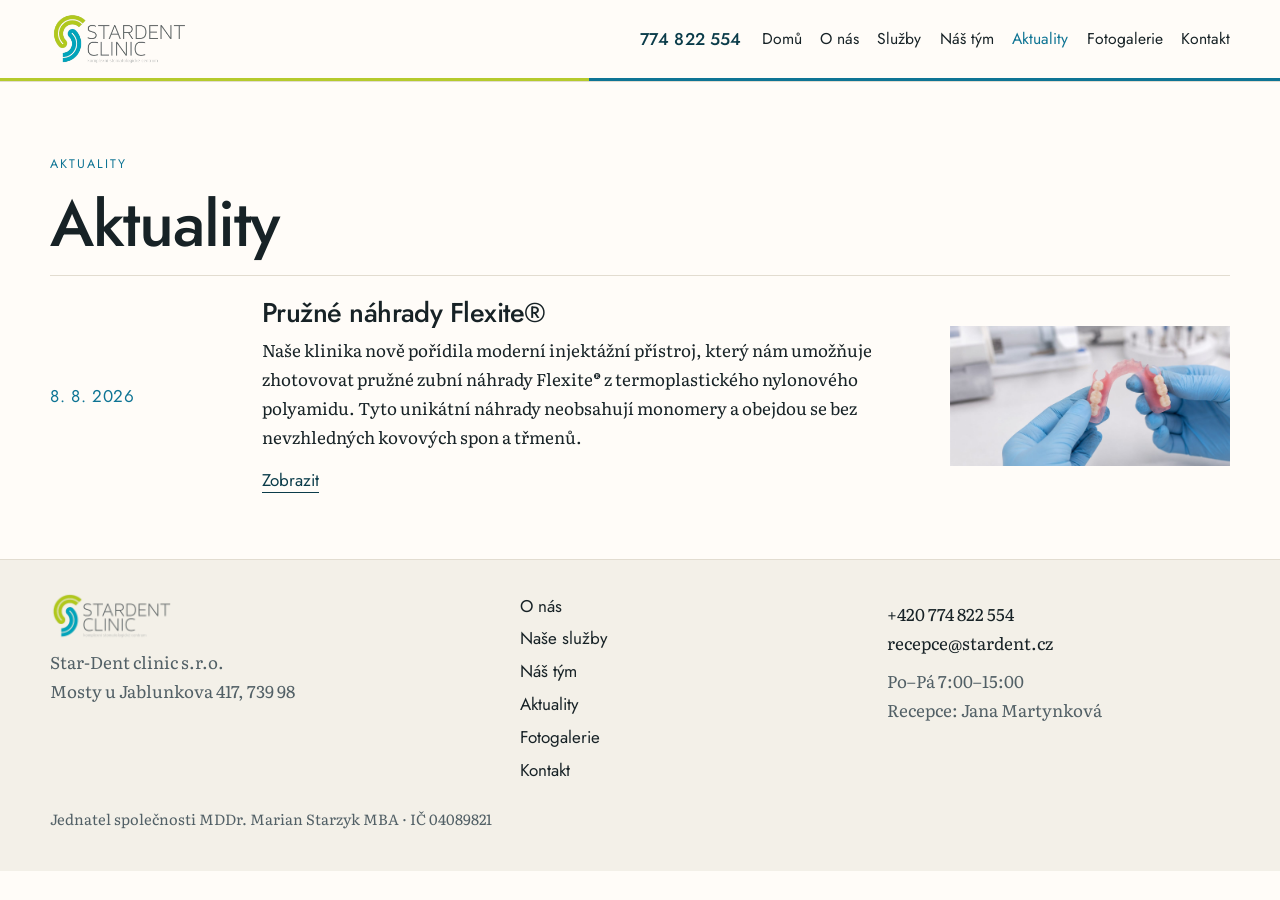
==== aktuality.html @ e74bdb8e "Přidat web Star-Dent clinic z textů a fotografií kliniky. Co-authored-by: Cursor <cursoragent@cursor" ====
<!DOCTYPE html>
<html lang="cs">
<head>
  <meta charset="utf-8">
  <meta name="viewport" content="width=device-width, initial-scale=1">
  <title>Aktuality | Star-Dent clinic</title>
  <meta name="description" content="Aktuality Star-Dent clinic. Pružné náhrady Flexite z termoplastického nylonového polyamidu.">
  <link rel="icon" href="img/favicon.webp" type="image/webp">
  <link rel="preconnect" href="https://fonts.googleapis.com">
  <link rel="preconnect" href="https://fonts.gstatic.com" crossorigin>
  <link href="https://fonts.googleapis.com/css2?family=Jost:ital,wght@0,400;0,500;0,600;1,400&family=Literata:opsz,wght@7..72,400;7..72,560&display=swap" rel="stylesheet">
  <link rel="stylesheet" href="css/site.css">
</head>
<body>
  <a class="skip" href="#obsah">Přejít k obsahu</a>
  <header class="site-header">
    <div class="header-bar">
      <a class="brand" href="index.html">
        <img src="img/logo.webp" alt="STARDENT CLINIC – komplexní stomatologické centrum" width="220" height="72">
      </a>
      <a class="header-phone" href="tel:+420774822554">774 822 554</a>
      <button class="nav-toggle" type="button" aria-expanded="false" aria-controls="menu">Menu</button>
      <nav id="menu" class="site-nav">
        <a href="index.html">Domů</a>
        <a href="o-nas.html">O nás</a>
        <a href="sluzby.html">Služby</a>
        <a href="nas-tym.html">Náš tým</a>
        <a href="aktuality.html" aria-current="page">Aktuality</a>
        <a href="fotogalerie.html">Fotogalerie</a>
        <a href="kontakt.html">Kontakt</a>
      </nav>
    </div>
  </header>
  
  <main id="obsah">

    <section class="page-intro wrap">
      <p class="kicker">Aktuality</p>
      <h1>Aktuality</h1>
    </section>
    <section class="wrap" style="padding-bottom:4rem">
      <article class="news-row">
        <time datetime="2026-08-08">8. 8. 2026</time>
        <div>
          <h3><a href="pruzne-nahrady-flexite.html">Pružné náhrady Flexite®</a></h3>
          <p>Naše klinika nově pořídila moderní injektážní přístroj, který nám umožňuje zhotovovat pružné zubní náhrady Flexite® z termoplastického nylonového polyamidu. Tyto unikátní náhrady neobsahují monomery a obejdou se bez nevzhledných kovových spon a třmenů.</p>
          <p style="margin-top:0.8rem"><a class="linkish" href="pruzne-nahrady-flexite.html">Zobrazit</a></p>
        </div>
        <a href="pruzne-nahrady-flexite.html"><img src="img/flexite.jpg" alt="Pružná částečná náhrada Flexite"></a>
      </article>
    </section>

  </main>
  <footer class="site-footer">
    <div class="wrap footer-grid">
      <div>
        <img src="img/logo.webp" alt="">
        <p>Star-Dent clinic s.r.o.<br>Mosty u Jablunkova 417, 739 98</p>
      </div>
      <nav aria-label="Patička">
        <a href="o-nas.html">O nás</a>
        <a href="sluzby.html">Naše služby</a>
        <a href="nas-tym.html">Náš tým</a>
        <a href="aktuality.html">Aktuality</a>
        <a href="fotogalerie.html">Fotogalerie</a>
        <a href="kontakt.html">Kontakt</a>
      </nav>
      <div>
        <p><a href="tel:+420774822554">+420 774 822 554</a><br><a href="mailto:recepce@stardent.cz">recepce@stardent.cz</a></p>
        <p>Po–Pá 7:00–15:00<br>Recepce: Jana Martynková</p>
      </div>
    </div>
    <div class="wrap fine">Jednatel společnosti MDDr. Marian Starzyk MBA · IČ 04089821</div>
  </footer>
  <script src="js/site.js"></script>
</body>
</html>
---- css/site.css ----
:root {
  --ink: #172226;
  --muted: #526066;
  --paper: #f3f0e8;
  --sheet: #fffcf8;
  --line: #e2dcd0;
  --lime: #b5ca2c;
  --lime-ink: #243000;
  --teal: #0e7494;
  --teal-deep: #0b3c4a;
  --teal-soft: #e6f3f6;
  --header: 78px;
  --pad: clamp(1.15rem, 3vw, 2.4rem);
  --measure: 68ch;
  --sans: "Jost", "Segoe UI", sans-serif;
  --serif: "Literata", "Iowan Old Style", Georgia, serif;
}

*, *::before, *::after { box-sizing: border-box; }
html { scroll-behavior: smooth; }
body {
  margin: 0;
  color: var(--ink);
  background: var(--sheet);
  font-family: var(--serif);
  font-size: 1.0625rem;
  line-height: 1.7;
  font-optical-sizing: auto;
}
img, video { display: block; max-width: 100%; }
a { color: var(--teal); }
h1, h2, h3, h4 {
  font-family: var(--sans);
  font-weight: 500;
  letter-spacing: -0.02em;
  line-height: 1.08;
  margin: 0;
}
p { margin: 0; }
ul, ol { margin: 0; padding: 0; }
button, input, textarea { font: inherit; color: inherit; }

.skip {
  position: absolute;
  left: 1rem;
  top: -4rem;
  background: var(--ink);
  color: white;
  padding: 0.6rem 0.9rem;
  z-index: 100;
}
.skip:focus { top: 1rem; }

.wrap {
  width: min(1180px, calc(100% - var(--pad) * 2));
  margin-inline: auto;
}
.wrap-s { width: min(760px, calc(100% - var(--pad) * 2)); margin-inline: auto; }

.site-header {
  position: sticky;
  top: 0;
  z-index: 40;
  background: rgba(255, 252, 248, 0.94);
  backdrop-filter: blur(10px);
  border-bottom: 1px solid var(--line);
}
.site-header::after {
  content: "";
  display: block;
  height: 3px;
  background: linear-gradient(90deg, var(--lime) 0 46%, var(--teal) 46% 100%);
}
.header-bar {
  width: min(1180px, calc(100% - var(--pad) * 2));
  margin-inline: auto;
  min-height: var(--header);
  display: flex;
  align-items: center;
  gap: 1.25rem;
}
.brand { display: flex; align-items: center; margin-right: auto; }
.brand img { height: 54px; width: auto; }
.header-phone {
  font-family: var(--sans);
  font-weight: 500;
  text-decoration: none;
  color: var(--teal-deep);
  letter-spacing: 0.01em;
  white-space: nowrap;
}
.nav-toggle {
  display: none;
  border: 1px solid var(--line);
  background: transparent;
  padding: 0.45rem 0.7rem;
  font-family: var(--sans);
  letter-spacing: 0.08em;
  text-transform: uppercase;
  font-size: 0.78rem;
}
.site-nav { display: flex; align-items: center; gap: 1.15rem; }
.site-nav a {
  font-family: var(--sans);
  font-size: 0.98rem;
  text-decoration: none;
  color: var(--ink);
}
.site-nav a[aria-current="page"] { color: var(--teal); }
.site-nav a:hover { color: var(--teal); }

.kicker {
  font-family: var(--sans);
  font-size: 0.78rem;
  letter-spacing: 0.16em;
  text-transform: uppercase;
  color: var(--teal);
  margin-bottom: 0.9rem;
}
.slogan {
  font-family: var(--sans);
  font-style: italic;
  font-weight: 400;
  color: #5f7320;
  margin-top: 0.85rem;
}

.home-hero {
  display: grid;
  grid-template-columns: minmax(0, 1.05fr) minmax(280px, 0.9fr);
  min-height: calc(100svh - var(--header) - 3px);
  background: var(--paper);
}
.home-hero-copy {
  display: flex;
  flex-direction: column;
  justify-content: center;
  padding: clamp(2rem, 5vw, 4.5rem) clamp(1.4rem, 4vw, 4rem);
}
.home-hero h1 {
  font-size: clamp(2.7rem, 4.6vw, 4.8rem);
  font-weight: 500;
}
.home-hero .lead {
  margin-top: 1.35rem;
  max-width: 38rem;
  font-size: 1.12rem;
}
.hero-actions {
  display: flex;
  flex-wrap: wrap;
  gap: 0.8rem 1.4rem;
  align-items: center;
  margin-top: 1.8rem;
}
.btn {
  display: inline-flex;
  align-items: center;
  gap: 0.45rem;
  text-decoration: none;
  font-family: var(--sans);
  font-weight: 500;
  background: var(--lime);
  color: var(--lime-ink);
  padding: 0.85rem 1.15rem;
}
.btn:hover { background: #c6da45; }
.linkish {
  font-family: var(--sans);
  text-decoration: none;
  border-bottom: 1px solid currentColor;
  color: var(--teal-deep);
}
.home-hero-photo { min-height: 100%; }
.home-hero-photo img {
  width: 100%;
  height: 100%;
  object-fit: cover;
  object-position: center 18%;
}

.hours {
  display: grid;
  grid-template-columns: minmax(220px, 280px) 1fr;
  gap: 1.5rem 2rem;
  align-items: end;
  padding: 1.7rem 0 1.5rem;
}
.hours h2 { font-size: 1.7rem; }
.hours .where { color: var(--muted); margin-top: 0.35rem; }
.hours ol {
  list-style: none;
  display: grid;
  grid-template-columns: repeat(5, 1fr);
}
.hours li {
  padding: 0.2rem 0.9rem 0.2rem 1rem;
  border-left: 1px solid var(--line);
}
.hours .day {
  display: block;
  font-family: var(--sans);
  font-size: 0.75rem;
  letter-spacing: 0.14em;
  text-transform: uppercase;
  color: var(--teal);
}
.hours .time {
  font-family: var(--sans);
  font-size: 1.25rem;
  letter-spacing: -0.02em;
}

.band { padding: clamp(3rem, 7vw, 6rem) 0; }
.band + .band { padding-top: 0; }
.split {
  display: grid;
  grid-template-columns: 1.05fr 0.95fr;
  gap: clamp(1.5rem, 4vw, 4rem);
  align-items: center;
}
.split.reverse { grid-template-columns: 0.9fr 1.1fr; }
.split img { width: 100%; height: auto; }
.prose p + p { margin-top: 1rem; }
.prose h2 { font-size: clamp(2rem, 3vw, 3rem); margin-bottom: 1rem; }
.facts {
  display: grid;
  grid-template-columns: repeat(3, 1fr);
  gap: 1px;
  background: var(--line);
  border: 1px solid var(--line);
  margin-top: 2rem;
}
.facts div { background: var(--sheet); padding: 1.1rem 1rem 1.2rem; }
.facts strong {
  display: block;
  font-family: var(--sans);
  font-weight: 500;
  font-size: 1.05rem;
  margin-bottom: 0.3rem;
}
.facts span { color: var(--muted); font-size: 0.98rem; }

.section-label {
  display: flex;
  justify-content: space-between;
  align-items: baseline;
  gap: 1rem;
  margin-bottom: 0.4rem;
}
.section-label h2 { font-size: clamp(2rem, 3vw, 2.8rem); }
.section-label a { font-family: var(--sans); text-decoration: none; }

.svc-list { border-bottom: 1px solid var(--line); }
.svc-row {
  display: grid;
  grid-template-columns: 3.2rem minmax(12rem, 18rem) 1fr;
  gap: 1rem 1.5rem;
  align-items: baseline;
  padding: 1.45rem 0;
  border-top: 1px solid var(--line);
  text-decoration: none;
  color: inherit;
}
.svc-row .num {
  font-family: var(--sans);
  color: var(--teal);
  font-size: 0.92rem;
}
.svc-row h3 { font-size: clamp(1.35rem, 2vw, 1.8rem); }
.svc-row p { color: var(--muted); }
.svc-row:hover h3 { color: var(--teal); }

.news-row {
  display: grid;
  grid-template-columns: 180px 1fr minmax(180px, 280px);
  gap: 1.5rem 2rem;
  align-items: center;
  padding-top: 1.4rem;
  border-top: 1px solid var(--line);
}
.news-row time {
  font-family: var(--sans);
  color: var(--teal);
  letter-spacing: 0.04em;
}
.news-row h3 { font-size: 1.7rem; margin-bottom: 0.55rem; }
.news-row h3 a { color: inherit; text-decoration: none; }
.news-row h3 a:hover { color: var(--teal); }
.news-row img { width: 100%; height: 140px; object-fit: cover; }

.walk { margin: 0; background: var(--ink); }
.walk video, .walk img { width: 100%; max-height: 78vh; object-fit: cover; margin-inline: auto; }
.walk figcaption {
  color: #d5e3e6;
  font-family: var(--sans);
  font-size: 0.85rem;
  letter-spacing: 0.08em;
  text-transform: uppercase;
  padding: 0.7rem var(--pad) 0.9rem;
}

.page-intro { padding: clamp(2.4rem, 6vw, 4.5rem) 0 1rem; }
.page-intro h1 { font-size: clamp(2.6rem, 5vw, 4.4rem); max-width: 14ch; }
.page-intro .dek { margin-top: 1.1rem; max-width: var(--measure); font-size: 1.15rem; }

.about-hero { position: relative; background: var(--ink); }
.about-hero img {
  width: 100%;
  height: min(78vh, 820px);
  object-fit: cover;
  object-position: center 30%;
}
.about-sheet {
  width: min(740px, calc(100% - var(--pad) * 2));
  margin: -5.5rem auto 0;
  position: relative;
  background: var(--sheet);
  padding: clamp(1.5rem, 4vw, 2.8rem);
  border-top: 4px solid var(--lime);
}
.about-sheet p + p { margin-top: 1rem; }
.trio {
  display: grid;
  grid-template-columns: 1.1fr 0.9fr;
  gap: 1rem;
  padding: clamp(2.5rem, 6vw, 4.5rem) 0;
}
.trio figure { margin: 0; }
.trio img { width: 100%; height: 100%; object-fit: cover; min-height: 280px; }
.trio-notes { display: grid; align-content: center; gap: 1.3rem; padding: 0.5rem 0.2rem 0.5rem 0.6rem; }
.trio-notes h2 { font-size: 1.15rem; margin-bottom: 0.25rem; }
.trio-notes p { color: var(--muted); }

.service-stage { display: grid; }
.stage-a { grid-template-columns: 1.15fr 0.85fr; min-height: 70vh; }
.stage-a .copy, .stage-b .copy { padding: clamp(2rem, 5vw, 4rem); display: flex; flex-direction: column; justify-content: center; }
.stage-a { background: var(--paper); }
.stage-a img, .stage-b img { width: 100%; height: 100%; object-fit: cover; min-height: 360px; }
.stage-b { grid-template-columns: 0.82fr 1.18fr; background: var(--sheet); }
.bleed-photo { margin: 0; }
.bleed-photo img { width: 100%; height: min(58vh, 620px); object-fit: cover; }
.reading { padding: clamp(2rem, 5vw, 3.5rem) 0 clamp(3rem, 7vw, 5rem); }
.reading .prose { max-width: var(--measure); }
.reading h1 { font-size: clamp(2.5rem, 5vw, 4.2rem); margin-bottom: 1rem; }

.chapters {
  display: flex;
  flex-wrap: wrap;
  gap: 0.45rem 1.1rem;
  padding: 0.85rem 0 0;
  font-family: var(--sans);
  font-size: 0.92rem;
}
.chapters a { text-decoration: none; color: var(--muted); }
.chapters a[aria-current="page"] { color: var(--ink); border-bottom: 2px solid var(--lime); }

.two-notes {
  display: grid;
  grid-template-columns: 1fr 1fr;
  margin-top: 2rem;
}
.two-notes article { padding: 1.3rem 1.3rem 1.5rem; }
.two-notes article:first-child { background: #f4f6df; }
.two-notes article:last-child { background: var(--teal-soft); }
.two-notes h2 { font-size: 1.25rem; margin-bottom: 0.5rem; }

.systems {
  list-style: none;
  display: grid;
  grid-template-columns: repeat(3, 1fr);
  background: var(--teal-deep);
  color: white;
  margin: 2rem 0 0;
}
.systems li { padding: clamp(1.4rem, 3vw, 2.4rem); }
.systems li + li { border-left: 1px solid rgba(255,255,255,0.16); }
.systems span {
  display: block;
  font-family: var(--sans);
  font-size: 0.75rem;
  letter-spacing: 0.16em;
  text-transform: uppercase;
  color: var(--lime);
  margin-bottom: 0.45rem;
}
.systems strong {
  font-family: var(--sans);
  font-weight: 500;
  font-size: clamp(1.5rem, 2.4vw, 2.3rem);
  letter-spacing: -0.02em;
}
.plain-list { margin: 1rem 0 0 1.1rem; }
.plain-list li + li { margin-top: 0.25rem; }

.booklet {
  display: grid;
  grid-template-columns: 1fr 1fr;
  border-top: 1px solid var(--line);
}
.booklet article { padding: clamp(1.5rem, 3vw, 3rem); }
.booklet article:first-child { background: #f6f4ea; }
.booklet article:last-child { background: #eef5f5; }
.booklet h2 { font-size: clamp(1.8rem, 3vw, 2.7rem); margin: 0.4rem 0 0.8rem; }
.booklet .eyebrow {
  font-family: var(--sans);
  letter-spacing: 0.14em;
  text-transform: uppercase;
  font-size: 0.75rem;
  color: var(--teal);
}
.booklet ol { list-style: none; }
.booklet li { padding-top: 1.15rem; margin-top: 1.15rem; border-top: 1px solid rgba(23,34,38,0.1); }
.booklet h3 { font-size: 1.25rem; margin-bottom: 0.35rem; }
.closer { padding: 1.5rem 0 3rem; color: var(--muted); max-width: var(--measure); }

.consult {
  display: grid;
  grid-template-columns: 0.9fr 1.1fr;
  gap: clamp(1.5rem, 4vw, 4rem);
  align-items: start;
  padding-bottom: clamp(3rem, 6vw, 5rem);
}
.consult h1 { font-size: clamp(2.6rem, 5vw, 4.2rem); }
.consult .when { list-style: none; margin-top: 1.4rem; }
.consult .when li {
  font-family: var(--sans);
  font-size: clamp(1.2rem, 2vw, 1.55rem);
  letter-spacing: -0.02em;
  padding: 0.7rem 0;
  border-top: 1px solid var(--line);
}
.side-photo img { width: 100%; height: 100%; object-fit: cover; min-height: 420px; }

.team-photo { margin: 0; background: var(--ink); }
.team-photo img { width: 100%; max-height: 82vh; object-fit: cover; object-position: center 22%; }
.team-photo figcaption {
  font-family: var(--sans);
  letter-spacing: 0.14em;
  text-transform: uppercase;
  font-size: 0.78rem;
  padding: 0.7rem var(--pad) 0.85rem;
  color: #d7e4e7;
}
.roster { padding: 0.4rem 0 2rem; }
.person {
  display: grid;
  grid-template-columns: minmax(14rem, 24rem) 1fr;
  gap: 0.4rem 2rem;
  padding: 1.15rem 0;
  border-top: 1px solid var(--line);
}
.person h3 { font-size: 1.45rem; }
.person .role { font-family: var(--sans); color: var(--teal); margin-top: 0.15rem; }
.person p { color: var(--muted); }
.groups {
  display: grid;
  grid-template-columns: 1.3fr 1fr 0.9fr;
  gap: 1.5rem;
  padding-bottom: 3.5rem;
}
.groups h2 { font-size: 1.2rem; margin-bottom: 0.7rem; }
.groups ul { list-style: none; }
.groups li { padding: 0.35rem 0; border-top: 1px solid var(--line); }
.group-label {
  font-family: var(--sans);
  font-size: 0.78rem;
  letter-spacing: 0.14em;
  text-transform: uppercase;
  color: var(--teal);
  margin: 2rem 0 0.6rem;
}

.catalog { display: grid; }
.catalog a.row {
  display: grid;
  grid-template-columns: 1.1fr 0.9fr;
  min-height: 340px;
  text-decoration: none;
  color: inherit;
  background: var(--paper);
}
.catalog a.row:nth-child(even) { grid-template-columns: 0.9fr 1.1fr; }
.catalog a.row:nth-child(even) .row-copy { order: 2; }
.catalog a.row:nth-child(even) .row-photo { order: 1; }
.row-copy { padding: clamp(1.4rem, 3vw, 2.6rem); display: flex; flex-direction: column; justify-content: flex-end; }
.row-copy .num { font-family: var(--sans); color: var(--teal); font-size: 0.85rem; letter-spacing: 0.12em; }
.row-copy h2 { font-size: clamp(1.8rem, 3vw, 2.6rem); margin: 0.35rem 0 0.6rem; }
.row-copy p { color: var(--muted); max-width: 46ch; }
.row-photo img { width: 100%; height: 100%; object-fit: cover; }
.catalog a.row:hover h2 { color: var(--teal); }

.article-hero { padding: clamp(2.2rem, 5vw, 4rem) 0 1rem; }
.article-hero time { font-family: var(--sans); color: var(--teal); letter-spacing: 0.06em; }
.article-hero h1 { font-size: clamp(2.3rem, 4.5vw, 4rem); max-width: 16ch; margin-top: 0.5rem; }
.article-figure { margin: 1.4rem 0 0; }
.article-figure img { width: min(920px, 100%); height: auto; }
.advantages { list-style: none; margin-top: 1.4rem; }
.advantages li {
  padding: 0.75rem 0;
  border-top: 1px solid var(--line);
}
.advantages strong { font-family: var(--sans); font-weight: 500; }

.masonry {
  columns: 3 260px;
  column-gap: 0.7rem;
  padding-bottom: 3rem;
}
.masonry a { display: block; margin: 0 0 0.7rem; break-inside: avoid; color: inherit; text-decoration: none; }
.masonry img { width: 100%; height: auto; }
.masonry figcaption {
  font-family: var(--sans);
  font-size: 0.82rem;
  color: var(--muted);
  padding: 0.35rem 0 0.2rem;
}

.lb {
  position: fixed;
  inset: 0;
  background: rgba(10, 22, 26, 0.94);
  z-index: 70;
  display: none;
  place-items: center;
  padding: 3rem 4rem;
}
.lb.is-open { display: grid; }
.lb img { max-width: 100%; max-height: 82vh; width: auto; height: auto; }
.lb p { color: white; font-family: var(--sans); text-align: center; margin-top: 0.6rem; }
.lb button {
  position: absolute;
  top: 1rem;
  background: transparent;
  color: white;
  border: 0;
  font-family: var(--sans);
  font-size: 1rem;
  cursor: pointer;
}
.lb .lb-close { right: 1rem; }
.lb .lb-prev { left: 1rem; top: 50%; }
.lb .lb-next { right: 1rem; top: 50%; }

.contact-grid {
  display: grid;
  grid-template-columns: 0.9fr 1.1fr;
  gap: clamp(1.5rem, 4vw, 3rem);
  padding-bottom: 3rem;
}
.phone-xl {
  font-family: var(--sans);
  font-size: clamp(2rem, 4vw, 3.1rem);
  letter-spacing: -0.03em;
  text-decoration: none;
  color: var(--ink);
  display: inline-block;
  margin: 0.4rem 0 0.3rem;
}
.phone-xl:hover { color: var(--teal); }
.contact-grid .hours {
  grid-template-columns: 1fr;
  padding-top: 1.4rem;
}
.contact-grid .hours ol { grid-template-columns: 1fr; }
.contact-grid .hours li {
  display: flex;
  justify-content: space-between;
  align-items: baseline;
  gap: 1rem;
  border-left: 0;
  border-top: 1px solid var(--line);
  padding: 0.45rem 0;
}
.contact-grid .hours .time { font-size: 1.05rem; }
.contact-meta { margin-top: 1.2rem; }
.contact-meta p + p { margin-top: 0.35rem; }
.contact-meta a { text-decoration: none; }
.legal { margin-top: 1.4rem; color: var(--muted); font-size: 0.98rem; }
.map { min-height: 420px; background: var(--paper); }
.map iframe { width: 100%; height: 100%; min-height: 420px; border: 0; }

.form {
  display: grid;
  gap: 0.85rem;
  padding-bottom: 4rem;
  max-width: 720px;
}
.form label { display: grid; gap: 0.3rem; font-family: var(--sans); font-size: 0.92rem; }
.form input, .form textarea {
  border: 1px solid var(--line);
  background: white;
  padding: 0.75rem 0.8rem;
  border-radius: 0;
}
.form textarea { min-height: 140px; resize: vertical; }
.form button {
  justify-self: start;
  border: 0;
  cursor: pointer;
  background: var(--lime);
  color: var(--lime-ink);
  font-family: var(--sans);
  font-weight: 500;
  padding: 0.85rem 1.2rem;
}
.form .note { color: var(--muted); font-size: 0.95rem; }

.book {
  display: flex;
  flex-wrap: wrap;
  gap: 0.4rem 1.4rem;
  align-items: baseline;
  padding: 1.1rem 0 1.3rem;
  border-top: 1px solid var(--line);
  font-family: var(--sans);
}
.book a { text-decoration: none; color: var(--ink); }
.book a:hover { color: var(--teal); }

.site-footer {
  background: var(--paper);
  border-top: 1px solid var(--line);
  padding: 2rem 0 2.4rem;
}
.footer-grid {
  display: grid;
  grid-template-columns: 1.3fr 1fr 1fr;
  gap: 1.5rem;
}
.site-footer img { height: 48px; width: auto; }
.site-footer p { color: var(--muted); margin-top: 0.55rem; }
.site-footer a { color: var(--ink); text-decoration: none; }
.site-footer a:hover { color: var(--teal); }
.site-footer nav { display: grid; align-content: start; gap: 0.25rem; font-family: var(--sans); }
.fine { margin-top: 1.4rem; color: var(--muted); font-size: 0.92rem; }

@media (max-width: 980px) {
  .nav-toggle { display: inline-flex; }
  .site-nav {
    display: none;
    position: absolute;
    left: 0; right: 0;
    top: calc(var(--header) + 3px);
    background: var(--sheet);
    border-bottom: 1px solid var(--line);
    flex-direction: column;
    align-items: flex-start;
    padding: 0.8rem var(--pad) 1.1rem;
    gap: 0.7rem;
  }
  .site-nav.is-open { display: flex; }
  .home-hero, .split, .split.reverse, .stage-a, .stage-b, .consult, .contact-grid, .booklet, .systems, .catalog a.row, .catalog a.row:nth-child(even), .news-row, .trio, .groups {
    grid-template-columns: 1fr;
  }
  .catalog a.row:nth-child(even) .row-copy, .catalog a.row:nth-child(even) .row-photo { order: initial; }
  .home-hero-photo { order: -1; }
  .home-hero-photo img { height: 58vh; }
  .hours { grid-template-columns: 1fr; }
  .hours ol { grid-template-columns: 1fr; }
  .hours li { display: flex; justify-content: space-between; border-left: 0; border-top: 1px solid var(--line); padding: 0.7rem 0; }
  .facts { grid-template-columns: 1fr; }
  .svc-row, .person { grid-template-columns: 1fr; gap: 0.2rem; }
  .news-row { grid-template-columns: 1fr; }
  .footer-grid { grid-template-columns: 1fr; }
  .two-notes { grid-template-columns: 1fr; }
  .about-sheet { margin-top: -2.5rem; }
}

@media (prefers-reduced-motion: reduce) {
  html { scroll-behavior: auto; }
}
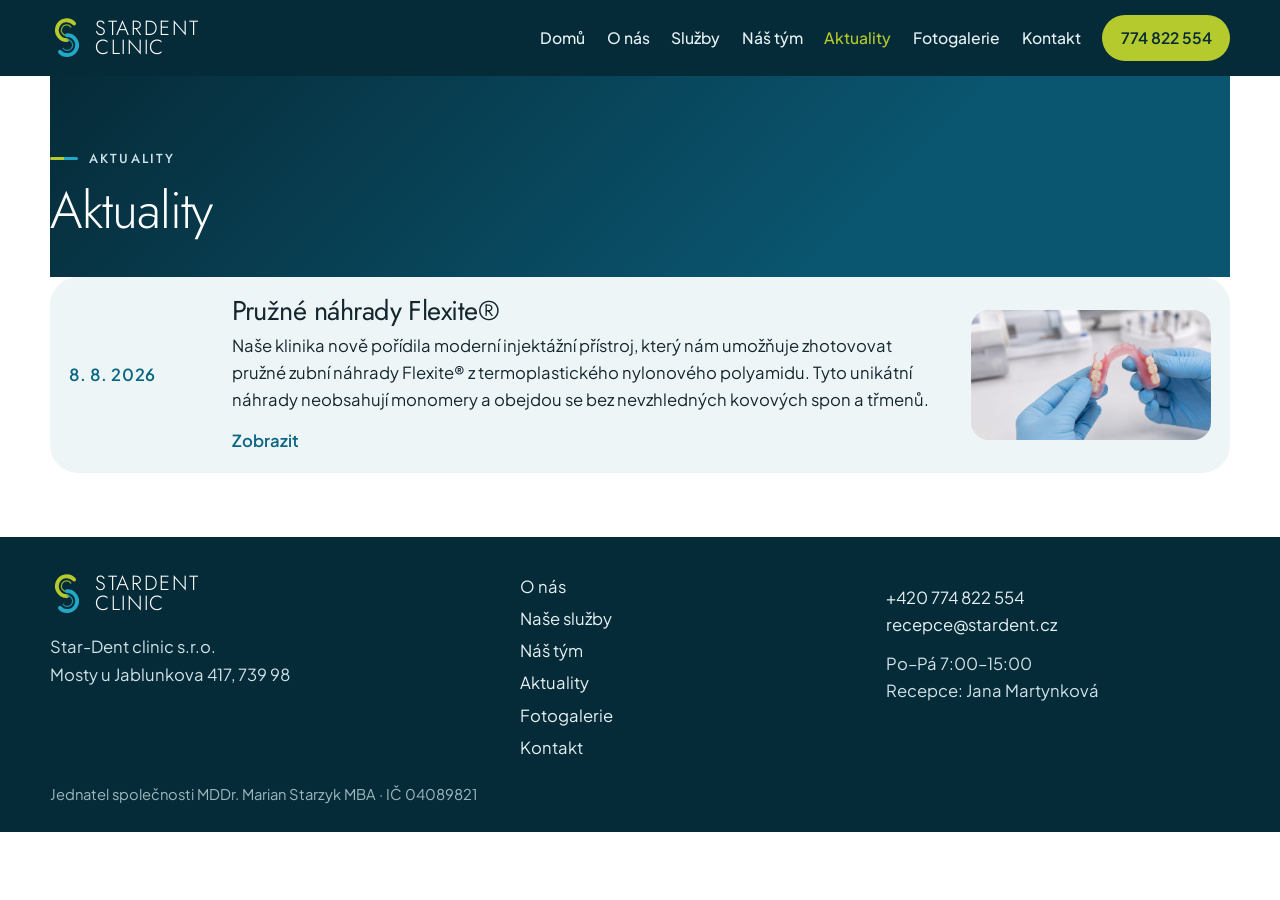
==== commit 03fa0aee: "Sjednotit vzhled webu s návrhem Star-Dent a nasadit ho na Vercel. Co-authored-by: Cursor <cursoragen" ====
--- a/aktuality.html
+++ b/aktuality.html
@@ -8,7 +8,7 @@
   <link rel="icon" href="img/favicon.webp" type="image/webp">
   <link rel="preconnect" href="https://fonts.googleapis.com">
   <link rel="preconnect" href="https://fonts.gstatic.com" crossorigin>
-  <link href="https://fonts.googleapis.com/css2?family=Jost:ital,wght@0,400;0,500;0,600;1,400&family=Literata:opsz,wght@7..72,400;7..72,560&display=swap" rel="stylesheet">
+  <link href="https://fonts.googleapis.com/css2?family=Jost:ital,wght@0,300;0,400;0,500;0,600;1,400&family=Plus+Jakarta+Sans:wght@400;500;600;700&display=swap" rel="stylesheet">
   <link rel="stylesheet" href="css/site.css">
 </head>
 <body>
@@ -16,9 +16,14 @@
   <header class="site-header">
     <div class="header-bar">
       <a class="brand" href="index.html">
-        <img src="img/logo.webp" alt="STARDENT CLINIC – komplexní stomatologické centrum" width="220" height="72">
+        <svg class="logo-mark" viewBox="0 0 48 58" aria-hidden="true">
+          <path d="M34 8.5 A14 14 0 1 0 24 32" fill="none" stroke="#B5CA2C" stroke-width="5.5" stroke-linecap="round"/>
+          <path d="M29.5 13.5 A7.5 7.5 0 1 0 24 25.5" fill="none" stroke="#B5CA2C" stroke-width="1.8" stroke-linecap="round" opacity=".8"/>
+          <path d="M24 25 A14 14 0 1 1 14 48.5" fill="none" stroke="#22A7C4" stroke-width="5.5" stroke-linecap="round"/>
+          <path d="M24 31.5 A7.5 7.5 0 1 1 18.5 43.5" fill="none" stroke="#22A7C4" stroke-width="1.8" stroke-linecap="round" opacity=".8"/>
+        </svg>
+        <span class="logo-type">STARDENT<small>CLINIC</small></span>
       </a>
-      <a class="header-phone" href="tel:+420774822554">774 822 554</a>
       <button class="nav-toggle" type="button" aria-expanded="false" aria-controls="menu">Menu</button>
       <nav id="menu" class="site-nav">
         <a href="index.html">Domů</a>
@@ -28,6 +33,7 @@
         <a href="aktuality.html" aria-current="page">Aktuality</a>
         <a href="fotogalerie.html">Fotogalerie</a>
         <a href="kontakt.html">Kontakt</a>
+      <a class="nav-cta" href="tel:+420774822554">774 822 554</a>
       </nav>
     </div>
   </header>
@@ -54,7 +60,13 @@
   <footer class="site-footer">
     <div class="wrap footer-grid">
       <div>
-        <img src="img/logo.webp" alt="">
+        <span class="brand"><svg class="logo-mark" viewBox="0 0 48 58" aria-hidden="true">
+          <path d="M34 8.5 A14 14 0 1 0 24 32" fill="none" stroke="#B5CA2C" stroke-width="5.5" stroke-linecap="round"/>
+          <path d="M29.5 13.5 A7.5 7.5 0 1 0 24 25.5" fill="none" stroke="#B5CA2C" stroke-width="1.8" stroke-linecap="round" opacity=".8"/>
+          <path d="M24 25 A14 14 0 1 1 14 48.5" fill="none" stroke="#22A7C4" stroke-width="5.5" stroke-linecap="round"/>
+          <path d="M24 31.5 A7.5 7.5 0 1 1 18.5 43.5" fill="none" stroke="#22A7C4" stroke-width="1.8" stroke-linecap="round" opacity=".8"/>
+        </svg>
+        <span class="logo-type">STARDENT<small>CLINIC</small></span></span>
         <p>Star-Dent clinic s.r.o.<br>Mosty u Jablunkova 417, 739 98</p>
       </div>
       <nav aria-label="Patička">
--- a/css/site.css
+++ b/css/site.css
@@ -1,19 +1,19 @@
 :root {
-  --ink: #172226;
-  --muted: #526066;
-  --paper: #f3f0e8;
-  --sheet: #fffcf8;
-  --line: #e2dcd0;
-  --lime: #b5ca2c;
-  --lime-ink: #243000;
-  --teal: #0e7494;
-  --teal-deep: #0b3c4a;
-  --teal-soft: #e6f3f6;
-  --header: 78px;
+  --ink: #14272E;
+  --muted: #4A5F66;
+  --paper: #EEF5F7;
+  --sheet: #fff;
+  --line: #DDEBEF;
+  --lime: #B5CA2C;
+  --lime-ink: #062B38;
+  --teal: #0B6683;
+  --cyan: #22A7C4;
+  --deep: #062B38;
+  --deep-2: #08394A;
+  --header: 76px;
   --pad: clamp(1.15rem, 3vw, 2.4rem);
-  --measure: 68ch;
-  --sans: "Jost", "Segoe UI", sans-serif;
-  --serif: "Literata", "Iowan Old Style", Georgia, serif;
+  --sans: "Plus Jakarta Sans", "Segoe UI", sans-serif;
+  --display: "Jost", "Segoe UI", sans-serif;
 }
 
 *, *::before, *::after { box-sizing: border-box; }
@@ -21,17 +21,16 @@
 body {
   margin: 0;
   color: var(--ink);
-  background: var(--sheet);
-  font-family: var(--serif);
-  font-size: 1.0625rem;
-  line-height: 1.7;
-  font-optical-sizing: auto;
+  background: #fff;
+  font-family: var(--sans);
+  font-size: 1.04rem;
+  line-height: 1.65;
 }
 img, video { display: block; max-width: 100%; }
 a { color: var(--teal); }
 h1, h2, h3, h4 {
-  font-family: var(--sans);
-  font-weight: 500;
+  font-family: var(--display);
+  font-weight: 400;
   letter-spacing: -0.02em;
   line-height: 1.08;
   margin: 0;
@@ -44,8 +43,8 @@
   position: absolute;
   left: 1rem;
   top: -4rem;
-  background: var(--ink);
-  color: white;
+  background: #fff;
+  color: var(--deep);
   padding: 0.6rem 0.9rem;
   z-index: 100;
 }
@@ -61,15 +60,7 @@
   position: sticky;
   top: 0;
   z-index: 40;
-  background: rgba(255, 252, 248, 0.94);
-  backdrop-filter: blur(10px);
-  border-bottom: 1px solid var(--line);
-}
-.site-header::after {
-  content: "";
-  display: block;
-  height: 3px;
-  background: linear-gradient(90deg, var(--lime) 0 46%, var(--teal) 46% 100%);
+  background: var(--deep);
 }
 .header-bar {
   width: min(1180px, calc(100% - var(--pad) * 2));
@@ -79,519 +70,598 @@
   align-items: center;
   gap: 1.25rem;
 }
-.brand { display: flex; align-items: center; margin-right: auto; }
-.brand img { height: 54px; width: auto; }
-.header-phone {
-  font-family: var(--sans);
-  font-weight: 500;
-  text-decoration: none;
-  color: var(--teal-deep);
-  letter-spacing: 0.01em;
-  white-space: nowrap;
-}
+.brand {
+  display: inline-flex;
+  align-items: center;
+  gap: 0.7rem;
+  margin-right: auto;
+  text-decoration: none;
+  color: #fff;
+}
+.logo-mark { width: 34px; height: 42px; flex: none; }
+.logo-type {
+  font-family: var(--display);
+  font-weight: 300;
+  letter-spacing: 0.08em;
+  font-size: 1.28rem;
+  line-height: 0.95;
+  display: flex;
+  flex-direction: column;
+  color: #fff;
+}
+.logo-type small { font-size: 1.28rem; letter-spacing: 0.08em; }
 .nav-toggle {
   display: none;
-  border: 1px solid var(--line);
+  border: 1px solid rgba(255,255,255,.35);
   background: transparent;
-  padding: 0.45rem 0.7rem;
-  font-family: var(--sans);
+  color: #fff;
+  padding: 0.45rem 0.75rem;
+  font-family: var(--display);
   letter-spacing: 0.08em;
   text-transform: uppercase;
   font-size: 0.78rem;
 }
-.site-nav { display: flex; align-items: center; gap: 1.15rem; }
+.site-nav { display: flex; align-items: center; gap: 1.35rem; }
 .site-nav a {
   font-family: var(--sans);
   font-size: 0.98rem;
-  text-decoration: none;
-  color: var(--ink);
-}
-.site-nav a[aria-current="page"] { color: var(--teal); }
-.site-nav a:hover { color: var(--teal); }
+  font-weight: 500;
+  text-decoration: none;
+  color: #E6F1F4;
+}
+.site-nav a:hover,
+.site-nav a[aria-current="page"] { color: var(--lime); }
+.nav-cta {
+  padding: 0.6rem 1.15rem !important;
+  border-radius: 999px;
+  background: var(--lime);
+  color: var(--deep) !important;
+  font-weight: 600 !important;
+}
+.nav-cta:hover { background: #C6DA3E; color: var(--deep) !important; }
 
 .kicker {
-  font-family: var(--sans);
-  font-size: 0.78rem;
+  font-family: var(--display);
+  font-size: 0.82rem;
+  font-weight: 500;
   letter-spacing: 0.16em;
   text-transform: uppercase;
   color: var(--teal);
-  margin-bottom: 0.9rem;
+  margin-bottom: 0.85rem;
+  display: inline-flex;
+  align-items: center;
+  gap: 0.7rem;
+}
+.kicker::before {
+  content: "";
+  width: 28px;
+  height: 3px;
+  border-radius: 999px;
+  background: linear-gradient(90deg, var(--lime) 50%, var(--cyan) 50%);
 }
 .slogan {
-  font-family: var(--sans);
+  font-family: var(--display);
   font-style: italic;
-  font-weight: 400;
-  color: #5f7320;
-  margin-top: 0.85rem;
+  color: var(--lime);
+  margin-top: 0.7rem;
 }
 
 .home-hero {
-  display: grid;
-  grid-template-columns: minmax(0, 1.05fr) minmax(280px, 0.9fr);
-  min-height: calc(100svh - var(--header) - 3px);
-  background: var(--paper);
-}
-.home-hero-copy {
-  display: flex;
-  flex-direction: column;
-  justify-content: center;
-  padding: clamp(2rem, 5vw, 4.5rem) clamp(1.4rem, 4vw, 4rem);
-}
+  position: relative;
+  overflow: hidden;
+  display: grid;
+  grid-template-columns: 1.05fr 0.95fr;
+  gap: clamp(1.5rem, 4vw, 3.5rem);
+  align-items: center;
+  min-height: auto;
+  padding: clamp(2.6rem, 6vw, 5.2rem) max(var(--pad), calc((100vw - 1180px) / 2)) clamp(3rem, 6vw, 5rem);
+  background: linear-gradient(135deg, #062B38 0%, #0A5670 48%, #13809A 100%);
+  color: #fff;
+}
+.home-hero::before {
+  content: "";
+  position: absolute;
+  width: 380px;
+  height: 460px;
+  left: -90px;
+  bottom: -140px;
+  opacity: 0.18;
+  pointer-events: none;
+  background: url("data:image/svg+xml,%3Csvg xmlns='http://www.w3.org/2000/svg' viewBox='0 0 400 480'%3E%3Cpath d='M290 70 A120 120 0 1 0 200 274' fill='none' stroke='%23B5CA2C' stroke-width='34' stroke-linecap='round'/%3E%3Cpath d='M200 216 A120 120 0 1 1 110 420' fill='none' stroke='%2322A7C4' stroke-width='34' stroke-linecap='round'/%3E%3C/svg%3E") center / contain no-repeat;
+}
+.home-hero-copy, .home-hero-photo { position: relative; }
+.home-hero-copy { padding-right: 0.4rem; }
+.home-hero .kicker { color: #CFE4EA; }
 .home-hero h1 {
-  font-size: clamp(2.7rem, 4.6vw, 4.8rem);
-  font-weight: 500;
+  font-size: clamp(2.6rem, 1.4rem + 3.4vw, 4.5rem);
+  font-weight: 300;
+  color: #fff;
+  max-width: 12ch;
 }
 .home-hero .lead {
-  margin-top: 1.35rem;
-  max-width: 38rem;
+  margin-top: 1.15rem;
+  max-width: 42rem;
   font-size: 1.12rem;
-}
-.hero-actions {
-  display: flex;
-  flex-wrap: wrap;
-  gap: 0.8rem 1.4rem;
-  align-items: center;
-  margin-top: 1.8rem;
-}
+  color: #D5E7EC;
+}
+.hero-actions { display: flex; flex-wrap: wrap; gap: 0.8rem; align-items: center; margin-top: 1.6rem; }
 .btn {
   display: inline-flex;
   align-items: center;
-  gap: 0.45rem;
   text-decoration: none;
   font-family: var(--sans);
-  font-weight: 500;
+  font-weight: 600;
   background: var(--lime);
-  color: var(--lime-ink);
-  padding: 0.85rem 1.15rem;
-}
-.btn:hover { background: #c6da45; }
+  color: var(--deep);
+  padding: 0.95rem 1.35rem;
+  border-radius: 999px;
+}
+.btn:hover { background: #C6DA3E; }
+.home-hero .linkish {
+  color: #fff;
+  border: 1.5px solid rgba(255,255,255,.45);
+  border-radius: 999px;
+  padding: 0.85rem 1.2rem;
+  text-decoration: none;
+  font-weight: 600;
+}
+.home-hero .linkish:hover { border-color: #fff; }
 .linkish {
-  font-family: var(--sans);
-  text-decoration: none;
-  border-bottom: 1px solid currentColor;
-  color: var(--teal-deep);
-}
-.home-hero-photo { min-height: 100%; }
+  font-weight: 600;
+  text-decoration: none;
+  color: var(--teal);
+}
+.home-hero-photo { margin: 0; }
 .home-hero-photo img {
   width: 100%;
-  height: 100%;
+  height: min(560px, 70vh);
   object-fit: cover;
-  object-position: center 18%;
-}
-
-.hours {
-  display: grid;
-  grid-template-columns: minmax(220px, 280px) 1fr;
-  gap: 1.5rem 2rem;
+  object-position: center 22%;
+  border-radius: 40px 40px 40px 160px;
+  box-shadow: 0 30px 60px rgba(0,0,0,.28);
+}
+.hero-badge {
+  position: absolute;
+  left: -1.2rem;
+  bottom: 1.6rem;
+  background: #fff;
+  color: var(--ink);
+  border-radius: 20px;
+  padding: 0.85rem 1.1rem;
+  box-shadow: 0 16px 36px rgba(6,43,56,.25);
+  max-width: 220px;
+  font-size: 0.95rem;
+  line-height: 1.35;
+}
+.hero-badge strong { color: var(--teal); font-weight: 600; }
+
+.week-band { background: #fff; padding: clamp(2.4rem, 5vw, 4.2rem) 0; }
+.week-grid {
+  display: grid;
+  grid-template-columns: 0.8fr 1.6fr;
+  gap: 2rem;
   align-items: end;
-  padding: 1.7rem 0 1.5rem;
-}
-.hours h2 { font-size: 1.7rem; }
-.hours .where { color: var(--muted); margin-top: 0.35rem; }
-.hours ol {
+}
+.week-grid h2 { font-size: clamp(1.8rem, 2.2vw, 2.6rem); }
+.where { margin-top: 0.8rem; color: var(--muted); }
+.where a { color: var(--ink); font-weight: 600; text-decoration: none; }
+.week {
   list-style: none;
   display: grid;
   grid-template-columns: repeat(5, 1fr);
-}
-.hours li {
-  padding: 0.2rem 0.9rem 0.2rem 1rem;
-  border-left: 1px solid var(--line);
-}
-.hours .day {
+  gap: 0.75rem;
+}
+.week li {
+  background: var(--paper);
+  border-radius: 22px;
+  padding: 1.1rem 0.4rem 1rem;
+  text-align: center;
+  border-bottom: 4px solid var(--cyan);
+  display: flex;
+  flex-direction: column;
+  gap: 0.55rem;
+}
+.week li.is-today { background: var(--teal); border-color: var(--lime); }
+.week .day {
+  font-family: var(--display);
+  font-size: 1.7rem;
+  font-weight: 500;
+  color: var(--teal);
+}
+.week .time { font-family: var(--display); font-size: 1.05rem; }
+.week li.is-today .day { color: var(--lime); }
+.week li.is-today .time { color: #fff; }
+
+.band { padding: clamp(2.5rem, 6vw, 5rem) 0; }
+.band-paper { background: var(--paper); }
+.split {
+  display: grid;
+  grid-template-columns: 1.05fr 0.9fr;
+  gap: clamp(1.5rem, 4vw, 3.5rem);
+  align-items: center;
+}
+.split img, .about-photo img, .stage-a img, .stage-b img, .side-photo img {
+  width: 100%;
+  border-radius: 160px 40px 40px 40px;
+  object-fit: cover;
+}
+.split img { height: min(520px, 70vw); }
+.prose p + p, .dek + .dek { margin-top: 1rem; }
+.prose h2, .section-label h2 { font-size: clamp(2rem, 3vw, 3rem); margin-bottom: 0.9rem; }
+.facts {
+  display: grid;
+  gap: 0.8rem;
+  margin-top: 1.4rem;
+  background: transparent;
+  border: 0;
+}
+.facts div {
   display: block;
-  font-family: var(--sans);
-  font-size: 0.75rem;
-  letter-spacing: 0.14em;
-  text-transform: uppercase;
-  color: var(--teal);
-}
-.hours .time {
-  font-family: var(--sans);
-  font-size: 1.25rem;
-  letter-spacing: -0.02em;
-}
-
-.band { padding: clamp(3rem, 7vw, 6rem) 0; }
-.band + .band { padding-top: 0; }
-.split {
-  display: grid;
-  grid-template-columns: 1.05fr 0.95fr;
-  gap: clamp(1.5rem, 4vw, 4rem);
-  align-items: center;
-}
-.split.reverse { grid-template-columns: 0.9fr 1.1fr; }
-.split img { width: 100%; height: auto; }
-.prose p + p { margin-top: 1rem; }
-.prose h2 { font-size: clamp(2rem, 3vw, 3rem); margin-bottom: 1rem; }
-.facts {
-  display: grid;
-  grid-template-columns: repeat(3, 1fr);
-  gap: 1px;
-  background: var(--line);
-  border: 1px solid var(--line);
-  margin-top: 2rem;
-}
-.facts div { background: var(--sheet); padding: 1.1rem 1rem 1.2rem; }
-.facts strong {
-  display: block;
-  font-family: var(--sans);
-  font-weight: 500;
-  font-size: 1.05rem;
-  margin-bottom: 0.3rem;
-}
-.facts span { color: var(--muted); font-size: 0.98rem; }
+  background: #fff;
+  border-radius: 22px;
+  padding: 1rem 1.1rem;
+}
+.facts strong { display: block; font-family: var(--display); font-weight: 500; font-size: 1.15rem; margin-bottom: 0.15rem; }
+.facts span { color: var(--muted); }
 
 .section-label {
   display: flex;
   justify-content: space-between;
   align-items: baseline;
   gap: 1rem;
-  margin-bottom: 0.4rem;
-}
-.section-label h2 { font-size: clamp(2rem, 3vw, 2.8rem); }
-.section-label a { font-family: var(--sans); text-decoration: none; }
-
-.svc-list { border-bottom: 1px solid var(--line); }
+  margin-bottom: 1.2rem;
+}
+.svc-list {
+  display: grid;
+  grid-template-columns: 1fr 1fr;
+  gap: 1.1rem;
+  border: 0;
+}
 .svc-row {
-  display: grid;
-  grid-template-columns: 3.2rem minmax(12rem, 18rem) 1fr;
-  gap: 1rem 1.5rem;
-  align-items: baseline;
-  padding: 1.45rem 0;
-  border-top: 1px solid var(--line);
+  display: flex;
+  flex-direction: column;
+  align-items: flex-start;
+  gap: 0.55rem;
+  padding: 1.5rem 1.4rem 1.6rem;
+  border: 1.5px solid var(--line);
+  border-radius: 28px;
   text-decoration: none;
   color: inherit;
+  background: #fff;
 }
 .svc-row .num {
-  font-family: var(--sans);
-  color: var(--teal);
-  font-size: 0.92rem;
-}
-.svc-row h3 { font-size: clamp(1.35rem, 2vw, 1.8rem); }
+  font-family: var(--display);
+  color: var(--cyan);
+  letter-spacing: 0.12em;
+  font-weight: 600;
+}
+.svc-row h3 { font-size: 1.55rem; }
 .svc-row p { color: var(--muted); }
-.svc-row:hover h3 { color: var(--teal); }
+.svc-row:hover { border-color: var(--cyan); box-shadow: 0 18px 40px rgba(11,102,131,.1); }
+.svc-row:nth-child(2) { background: var(--deep-2); border-color: var(--deep-2); color: #fff; }
+.svc-row:nth-child(2) p { color: #CFE2E8; }
+.svc-row:nth-child(2) .num { color: var(--lime); }
 
 .news-row {
   display: grid;
-  grid-template-columns: 180px 1fr minmax(180px, 280px);
-  gap: 1.5rem 2rem;
+  grid-template-columns: 140px 1fr 240px;
+  gap: 1.4rem;
   align-items: center;
-  padding-top: 1.4rem;
-  border-top: 1px solid var(--line);
-}
-.news-row time {
-  font-family: var(--sans);
-  color: var(--teal);
-  letter-spacing: 0.04em;
-}
-.news-row h3 { font-size: 1.7rem; margin-bottom: 0.55rem; }
+  background: var(--paper);
+  border-radius: 28px;
+  padding: 1.2rem;
+}
+.news-row time { font-weight: 600; color: var(--teal); letter-spacing: 0.04em; }
+.news-row h3 { font-size: 1.7rem; margin-bottom: 0.4rem; }
 .news-row h3 a { color: inherit; text-decoration: none; }
 .news-row h3 a:hover { color: var(--teal); }
-.news-row img { width: 100%; height: 140px; object-fit: cover; }
-
-.walk { margin: 0; background: var(--ink); }
-.walk video, .walk img { width: 100%; max-height: 78vh; object-fit: cover; margin-inline: auto; }
+.news-row img { width: 100%; height: 130px; object-fit: cover; border-radius: 18px; }
+
+.walk { margin: 0; background: var(--deep); }
+.walk video { width: min(1180px, 100%); max-height: 70vh; margin-inline: auto; }
 .walk figcaption {
-  color: #d5e3e6;
-  font-family: var(--sans);
-  font-size: 0.85rem;
-  letter-spacing: 0.08em;
+  color: #CFE2E8;
+  font-family: var(--display);
+  letter-spacing: 0.12em;
   text-transform: uppercase;
-  padding: 0.7rem var(--pad) 0.9rem;
-}
-
-.page-intro { padding: clamp(2.4rem, 6vw, 4.5rem) 0 1rem; }
-.page-intro h1 { font-size: clamp(2.6rem, 5vw, 4.4rem); max-width: 14ch; }
-.page-intro .dek { margin-top: 1.1rem; max-width: var(--measure); font-size: 1.15rem; }
-
-.about-hero { position: relative; background: var(--ink); }
-.about-hero img {
-  width: 100%;
-  height: min(78vh, 820px);
-  object-fit: cover;
-  object-position: center 30%;
-}
-.about-sheet {
-  width: min(740px, calc(100% - var(--pad) * 2));
-  margin: -5.5rem auto 0;
-  position: relative;
-  background: var(--sheet);
-  padding: clamp(1.5rem, 4vw, 2.8rem);
-  border-top: 4px solid var(--lime);
-}
-.about-sheet p + p { margin-top: 1rem; }
-.trio {
-  display: grid;
-  grid-template-columns: 1.1fr 0.9fr;
-  gap: 1rem;
-  padding: clamp(2.5rem, 6vw, 4.5rem) 0;
-}
-.trio figure { margin: 0; }
-.trio img { width: 100%; height: 100%; object-fit: cover; min-height: 280px; }
-.trio-notes { display: grid; align-content: center; gap: 1.3rem; padding: 0.5rem 0.2rem 0.5rem 0.6rem; }
-.trio-notes h2 { font-size: 1.15rem; margin-bottom: 0.25rem; }
-.trio-notes p { color: var(--muted); }
-
-.service-stage { display: grid; }
-.stage-a { grid-template-columns: 1.15fr 0.85fr; min-height: 70vh; }
-.stage-a .copy, .stage-b .copy { padding: clamp(2rem, 5vw, 4rem); display: flex; flex-direction: column; justify-content: center; }
-.stage-a { background: var(--paper); }
-.stage-a img, .stage-b img { width: 100%; height: 100%; object-fit: cover; min-height: 360px; }
-.stage-b { grid-template-columns: 0.82fr 1.18fr; background: var(--sheet); }
-.bleed-photo { margin: 0; }
-.bleed-photo img { width: 100%; height: min(58vh, 620px); object-fit: cover; }
-.reading { padding: clamp(2rem, 5vw, 3.5rem) 0 clamp(3rem, 7vw, 5rem); }
-.reading .prose { max-width: var(--measure); }
-.reading h1 { font-size: clamp(2.5rem, 5vw, 4.2rem); margin-bottom: 1rem; }
+  font-size: 0.78rem;
+  padding: 0.75rem var(--pad) 1rem;
+}
+
+.page-intro {
+  background: linear-gradient(135deg, #062B38 0%, #0A5670 70%);
+  color: #fff;
+  padding: clamp(2.4rem, 5vw, 4.2rem) 0 2.4rem;
+}
+.page-intro .kicker { color: #CFE4EA; }
+.page-intro h1 {
+  font-size: clamp(2.5rem, 4vw, 4.2rem);
+  font-weight: 300;
+  color: #fff;
+  max-width: 16ch;
+}
+.page-intro .dek { margin-top: 1rem; max-width: 68ch; color: #D5E7EC; font-size: 1.08rem; }
 
 .chapters {
   display: flex;
   flex-wrap: wrap;
-  gap: 0.45rem 1.1rem;
-  padding: 0.85rem 0 0;
-  font-family: var(--sans);
+  gap: 0.45rem;
+  padding: 0.85rem 0;
+}
+.chapters a {
+  text-decoration: none;
+  color: var(--muted);
+  background: var(--paper);
+  border-radius: 999px;
+  padding: 0.4rem 0.85rem;
   font-size: 0.92rem;
-}
-.chapters a { text-decoration: none; color: var(--muted); }
-.chapters a[aria-current="page"] { color: var(--ink); border-bottom: 2px solid var(--lime); }
-
-.two-notes {
-  display: grid;
-  grid-template-columns: 1fr 1fr;
-  margin-top: 2rem;
-}
-.two-notes article { padding: 1.3rem 1.3rem 1.5rem; }
-.two-notes article:first-child { background: #f4f6df; }
-.two-notes article:last-child { background: var(--teal-soft); }
-.two-notes h2 { font-size: 1.25rem; margin-bottom: 0.5rem; }
+  font-weight: 600;
+}
+.chapters a[aria-current="page"] { background: var(--deep); color: #fff; }
+
+.about-hero img {
+  width: 100%;
+  height: min(72vh, 760px);
+  object-fit: cover;
+  object-position: center 28%;
+}
+.about-sheet {
+  width: min(760px, calc(100% - var(--pad) * 2));
+  margin: -4.5rem auto 0;
+  position: relative;
+  background: #fff;
+  padding: clamp(1.5rem, 4vw, 2.6rem);
+  border-radius: 32px;
+  box-shadow: 0 24px 50px rgba(6,43,56,.12);
+}
+.about-sheet h1 { font-size: clamp(2.2rem, 4vw, 3.4rem); font-weight: 400; margin-bottom: 0.8rem; }
+.about-sheet p + p { margin-top: 1rem; }
+.trio {
+  display: grid;
+  grid-template-columns: 0.9fr 1.1fr;
+  gap: 1.4rem;
+  padding: clamp(2.2rem, 5vw, 4rem) 0;
+  align-items: center;
+}
+.trio img { width: 100%; height: 100%; min-height: 320px; object-fit: cover; border-radius: 40px 40px 140px 40px; }
+.trio-notes { display: grid; gap: 0.8rem; }
+.trio-notes div { background: var(--paper); border-radius: 22px; padding: 1rem 1.1rem; }
+.trio-notes h2 { font-size: 1.2rem; margin-bottom: 0.25rem; }
+.trio-notes p { color: var(--muted); }
+
+.bleed-photo { margin: 0; }
+.bleed-photo img { width: 100%; height: min(52vh, 560px); object-fit: cover; }
+.reading { padding: clamp(2rem, 5vw, 3.4rem) 0 clamp(2.5rem, 6vw, 4.5rem); }
+.reading h1 { font-size: clamp(2.4rem, 4vw, 3.8rem); font-weight: 400; margin-bottom: 0.8rem; }
+.service-stage { display: grid; align-items: stretch; }
+.stage-a { grid-template-columns: 1.1fr 0.9fr; background: var(--paper); }
+.stage-b { grid-template-columns: 0.85fr 1.15fr; }
+.stage-a .copy, .stage-b .copy { padding: clamp(1.6rem, 4vw, 3.2rem); display: flex; flex-direction: column; justify-content: center; }
+.stage-a img, .stage-b img { height: 100%; min-height: 420px; border-radius: 0; }
+
+.two-notes { display: grid; grid-template-columns: 1fr 1fr; gap: 1rem; margin: 1.5rem auto 0; }
+.two-notes article { border-radius: 28px; padding: 1.4rem 1.3rem 1.5rem; }
+.two-notes article:first-child { background: #F4F8E0; }
+.two-notes article:last-child { background: var(--paper); }
+.two-notes h2 { font-size: 1.35rem; margin-bottom: 0.45rem; }
 
 .systems {
   list-style: none;
   display: grid;
   grid-template-columns: repeat(3, 1fr);
-  background: var(--teal-deep);
-  color: white;
-  margin: 2rem 0 0;
-}
-.systems li { padding: clamp(1.4rem, 3vw, 2.4rem); }
-.systems li + li { border-left: 1px solid rgba(255,255,255,0.16); }
+  background: var(--deep);
+  color: #fff;
+  border-radius: 28px;
+  overflow: hidden;
+  margin: 1.6rem 0 0;
+}
+.systems li { padding: 1.6rem 1.3rem; }
+.systems li + li { border-left: 1px solid rgba(255,255,255,.14); }
 .systems span {
   display: block;
-  font-family: var(--sans);
   font-size: 0.75rem;
   letter-spacing: 0.16em;
   text-transform: uppercase;
   color: var(--lime);
-  margin-bottom: 0.45rem;
-}
-.systems strong {
-  font-family: var(--sans);
-  font-weight: 500;
-  font-size: clamp(1.5rem, 2.4vw, 2.3rem);
-  letter-spacing: -0.02em;
-}
-.plain-list { margin: 1rem 0 0 1.1rem; }
+  margin-bottom: 0.4rem;
+}
+.systems strong { font-family: var(--display); font-weight: 400; font-size: clamp(1.5rem, 2vw, 2.2rem); }
+.plain-list { margin: 0.8rem 0 0 1.1rem; }
 .plain-list li + li { margin-top: 0.25rem; }
 
 .booklet {
   display: grid;
   grid-template-columns: 1fr 1fr;
-  border-top: 1px solid var(--line);
-}
-.booklet article { padding: clamp(1.5rem, 3vw, 3rem); }
-.booklet article:first-child { background: #f6f4ea; }
-.booklet article:last-child { background: #eef5f5; }
-.booklet h2 { font-size: clamp(1.8rem, 3vw, 2.7rem); margin: 0.4rem 0 0.8rem; }
+  gap: 1rem;
+  width: min(1180px, calc(100% - var(--pad) * 2));
+  margin: 0 auto;
+}
+.booklet article { border-radius: 32px; padding: clamp(1.4rem, 3vw, 2.4rem); }
+.booklet article:first-child { background: #F7F8EE; }
+.booklet article:last-child { background: var(--paper); }
+.booklet h2 { font-size: clamp(1.8rem, 3vw, 2.6rem); margin: 0.35rem 0 0.7rem; }
 .booklet .eyebrow {
-  font-family: var(--sans);
+  font-family: var(--display);
   letter-spacing: 0.14em;
   text-transform: uppercase;
   font-size: 0.75rem;
   color: var(--teal);
 }
 .booklet ol { list-style: none; }
-.booklet li { padding-top: 1.15rem; margin-top: 1.15rem; border-top: 1px solid rgba(23,34,38,0.1); }
-.booklet h3 { font-size: 1.25rem; margin-bottom: 0.35rem; }
-.closer { padding: 1.5rem 0 3rem; color: var(--muted); max-width: var(--measure); }
+.booklet li { padding-top: 1rem; margin-top: 1rem; border-top: 1px solid rgba(20,39,46,.1); }
+.booklet h3 { font-size: 1.25rem; margin-bottom: 0.3rem; }
+.closer { padding: 1.3rem 0 2.5rem; color: var(--muted); max-width: 68ch; }
 
 .consult {
   display: grid;
-  grid-template-columns: 0.9fr 1.1fr;
-  gap: clamp(1.5rem, 4vw, 4rem);
-  align-items: start;
-  padding-bottom: clamp(3rem, 6vw, 5rem);
-}
-.consult h1 { font-size: clamp(2.6rem, 5vw, 4.2rem); }
-.consult .when { list-style: none; margin-top: 1.4rem; }
+  grid-template-columns: 1fr 1fr;
+  gap: clamp(1.4rem, 4vw, 3rem);
+  padding: clamp(2rem, 5vw, 3.5rem) 0;
+}
+.consult h1 { font-size: clamp(2.4rem, 4vw, 3.6rem); font-weight: 400; }
+.consult .when { list-style: none; margin-top: 0.8rem; }
 .consult .when li {
-  font-family: var(--sans);
-  font-size: clamp(1.2rem, 2vw, 1.55rem);
-  letter-spacing: -0.02em;
+  font-family: var(--display);
+  font-size: 1.25rem;
   padding: 0.7rem 0;
   border-top: 1px solid var(--line);
 }
-.side-photo img { width: 100%; height: 100%; object-fit: cover; min-height: 420px; }
-
-.team-photo { margin: 0; background: var(--ink); }
-.team-photo img { width: 100%; max-height: 82vh; object-fit: cover; object-position: center 22%; }
+.consult h2 { margin-bottom: 0.4rem; }
+
+.team-photo { margin: 0; background: var(--deep); }
+.team-photo img { width: 100%; max-height: 78vh; object-fit: cover; object-position: center 20%; }
 .team-photo figcaption {
-  font-family: var(--sans);
+  font-family: var(--display);
   letter-spacing: 0.14em;
   text-transform: uppercase;
   font-size: 0.78rem;
-  padding: 0.7rem var(--pad) 0.85rem;
   color: #d7e4e7;
-}
-.roster { padding: 0.4rem 0 2rem; }
-.person {
-  display: grid;
-  grid-template-columns: minmax(14rem, 24rem) 1fr;
-  gap: 0.4rem 2rem;
-  padding: 1.15rem 0;
-  border-top: 1px solid var(--line);
-}
-.person h3 { font-size: 1.45rem; }
-.person .role { font-family: var(--sans); color: var(--teal); margin-top: 0.15rem; }
-.person p { color: var(--muted); }
-.groups {
-  display: grid;
-  grid-template-columns: 1.3fr 1fr 0.9fr;
-  gap: 1.5rem;
-  padding-bottom: 3.5rem;
-}
-.groups h2 { font-size: 1.2rem; margin-bottom: 0.7rem; }
-.groups ul { list-style: none; }
-.groups li { padding: 0.35rem 0; border-top: 1px solid var(--line); }
+  padding: 0.7rem var(--pad) 0.9rem;
+}
+.roster-band { background: var(--deep-2); color: #fff; padding: 1.6rem 0 2rem; }
+.roster-band .group-label { color: var(--lime); }
 .group-label {
-  font-family: var(--sans);
+  font-family: var(--display);
   font-size: 0.78rem;
   letter-spacing: 0.14em;
   text-transform: uppercase;
   color: var(--teal);
-  margin: 2rem 0 0.6rem;
-}
-
-.catalog { display: grid; }
+  margin: 0 0 0.4rem;
+}
+.person {
+  display: grid;
+  grid-template-columns: minmax(14rem, 24rem) 1fr;
+  gap: 0.35rem 2rem;
+  padding: 1.05rem 0;
+  border-top: 1px solid rgba(255,255,255,.16);
+}
+.person h3 { font-size: 1.45rem; font-weight: 400; }
+.person .role { color: var(--lime); font-size: 0.92rem; margin-top: 0.15rem; }
+.person p { color: #D5E7EC; }
+.groups {
+  display: grid;
+  grid-template-columns: 1.3fr 1fr 0.9fr;
+  gap: 1.4rem;
+  padding: 1.5rem 0 3rem;
+}
+.groups h2 { font-size: 1.25rem; margin-bottom: 0.6rem; }
+.groups ul { list-style: none; }
+.groups li { padding: 0.4rem 0; border-top: 1px solid var(--line); }
+.staff { padding-top: 1.4rem; }
+
 .catalog a.row {
   display: grid;
-  grid-template-columns: 1.1fr 0.9fr;
-  min-height: 340px;
+  grid-template-columns: 1.05fr 0.95fr;
+  min-height: 320px;
   text-decoration: none;
   color: inherit;
   background: var(--paper);
-}
-.catalog a.row:nth-child(even) { grid-template-columns: 0.9fr 1.1fr; }
+  width: min(1180px, calc(100% - var(--pad) * 2));
+  margin: 0 auto 1rem;
+  border-radius: 32px;
+  overflow: hidden;
+}
+.catalog a.row:nth-child(even) { grid-template-columns: 0.95fr 1.05fr; }
 .catalog a.row:nth-child(even) .row-copy { order: 2; }
 .catalog a.row:nth-child(even) .row-photo { order: 1; }
-.row-copy { padding: clamp(1.4rem, 3vw, 2.6rem); display: flex; flex-direction: column; justify-content: flex-end; }
-.row-copy .num { font-family: var(--sans); color: var(--teal); font-size: 0.85rem; letter-spacing: 0.12em; }
-.row-copy h2 { font-size: clamp(1.8rem, 3vw, 2.6rem); margin: 0.35rem 0 0.6rem; }
-.row-copy p { color: var(--muted); max-width: 46ch; }
-.row-photo img { width: 100%; height: 100%; object-fit: cover; }
+.row-copy { padding: clamp(1.3rem, 3vw, 2.3rem); display: flex; flex-direction: column; justify-content: flex-end; }
+.row-copy .num { font-family: var(--display); color: var(--cyan); letter-spacing: 0.12em; font-weight: 600; }
+.row-copy h2 { font-size: clamp(1.7rem, 2.5vw, 2.4rem); margin: 0.3rem 0 0.5rem; }
+.row-copy p { color: var(--muted); max-width: 48ch; }
+.row-photo img { width: 100%; height: 100%; object-fit: cover; min-height: 260px; }
 .catalog a.row:hover h2 { color: var(--teal); }
 
-.article-hero { padding: clamp(2.2rem, 5vw, 4rem) 0 1rem; }
-.article-hero time { font-family: var(--sans); color: var(--teal); letter-spacing: 0.06em; }
-.article-hero h1 { font-size: clamp(2.3rem, 4.5vw, 4rem); max-width: 16ch; margin-top: 0.5rem; }
-.article-figure { margin: 1.4rem 0 0; }
-.article-figure img { width: min(920px, 100%); height: auto; }
-.advantages { list-style: none; margin-top: 1.4rem; }
-.advantages li {
-  padding: 0.75rem 0;
-  border-top: 1px solid var(--line);
-}
-.advantages strong { font-family: var(--sans); font-weight: 500; }
-
-.masonry {
-  columns: 3 260px;
-  column-gap: 0.7rem;
-  padding-bottom: 3rem;
-}
-.masonry a { display: block; margin: 0 0 0.7rem; break-inside: avoid; color: inherit; text-decoration: none; }
-.masonry img { width: 100%; height: auto; }
-.masonry figcaption {
-  font-family: var(--sans);
-  font-size: 0.82rem;
-  color: var(--muted);
-  padding: 0.35rem 0 0.2rem;
-}
+.article-hero { padding: clamp(2.2rem, 5vw, 3.6rem) 0 0.4rem; }
+.article-hero time { color: var(--teal); font-weight: 600; }
+.article-hero h1 { font-size: clamp(2.3rem, 4vw, 3.8rem); font-weight: 400; max-width: 16ch; margin-top: 0.4rem; }
+.article-figure { margin: 1.2rem auto 0; width: min(920px, calc(100% - var(--pad) * 2)); }
+.article-figure img { width: 100%; border-radius: 28px; }
+.advantages { list-style: none; margin-top: 1.2rem; }
+.advantages li { padding: 0.75rem 0; border-top: 1px solid var(--line); }
+.advantages strong { font-family: var(--display); font-weight: 500; }
+
+.masonry { columns: 3 260px; column-gap: 0.8rem; padding-bottom: 3rem; }
+.masonry a { display: block; margin: 0 0 0.8rem; break-inside: avoid; color: inherit; text-decoration: none; }
+.masonry img { width: 100%; border-radius: 22px; }
+.masonry figcaption { font-size: 0.85rem; color: var(--muted); padding: 0.35rem 0.15rem 0.15rem; }
 
 .lb {
-  position: fixed;
-  inset: 0;
-  background: rgba(10, 22, 26, 0.94);
+  position: fixed; inset: 0;
+  background: rgba(6, 27, 38, .94);
   z-index: 70;
   display: none;
   place-items: center;
-  padding: 3rem 4rem;
+  padding: 3.5rem;
 }
 .lb.is-open { display: grid; }
-.lb img { max-width: 100%; max-height: 82vh; width: auto; height: auto; }
-.lb p { color: white; font-family: var(--sans); text-align: center; margin-top: 0.6rem; }
+.lb img { max-width: 100%; max-height: 80vh; border-radius: 18px; }
+.lb p { color: #fff; text-align: center; margin-top: 0.6rem; }
 .lb button {
   position: absolute;
-  top: 1rem;
   background: transparent;
-  color: white;
+  color: #fff;
   border: 0;
-  font-family: var(--sans);
+  font-family: var(--display);
+  cursor: pointer;
   font-size: 1rem;
-  cursor: pointer;
-}
-.lb .lb-close { right: 1rem; }
-.lb .lb-prev { left: 1rem; top: 50%; }
-.lb .lb-next { right: 1rem; top: 50%; }
+}
+.lb-close { top: 1rem; right: 1rem; }
+.lb-prev { left: 1rem; top: 50%; }
+.lb-next { right: 1rem; top: 50%; }
 
 .contact-grid {
   display: grid;
   grid-template-columns: 0.9fr 1.1fr;
-  gap: clamp(1.5rem, 4vw, 3rem);
-  padding-bottom: 3rem;
-}
+  gap: 1.1rem;
+  padding: 1.4rem 0 2rem;
+}
+.contact-grid > div:first-child {
+  background: #fff;
+  border-radius: 36px;
+  padding: clamp(1.3rem, 3vw, 2.2rem);
+}
+body:has(.contact-grid) { background: var(--paper); }
 .phone-xl {
-  font-family: var(--sans);
-  font-size: clamp(2rem, 4vw, 3.1rem);
-  letter-spacing: -0.03em;
-  text-decoration: none;
-  color: var(--ink);
+  font-family: var(--display);
+  font-size: clamp(2rem, 4vw, 2.8rem);
+  font-weight: 500;
+  text-decoration: none;
+  color: var(--teal);
   display: inline-block;
-  margin: 0.4rem 0 0.3rem;
-}
-.phone-xl:hover { color: var(--teal); }
-.contact-grid .hours {
-  grid-template-columns: 1fr;
-  padding-top: 1.4rem;
-}
-.contact-grid .hours ol { grid-template-columns: 1fr; }
+  margin: 0.2rem 0;
+}
+.contact-meta { margin-top: 0.6rem; }
+.contact-meta p + p { margin-top: 0.3rem; }
+.contact-meta a { text-decoration: none; font-weight: 600; }
+.legal { margin-top: 1.1rem; color: var(--muted); }
+.contact-grid .hours { display: block; padding-top: 1rem; }
+.contact-grid .hours h2 { font-size: 1.4rem; margin-bottom: 0.4rem; }
+.contact-grid .hours ol { list-style: none; }
 .contact-grid .hours li {
   display: flex;
   justify-content: space-between;
-  align-items: baseline;
   gap: 1rem;
-  border-left: 0;
+  padding: 0.45rem 0;
   border-top: 1px solid var(--line);
-  padding: 0.45rem 0;
-}
-.contact-grid .hours .time { font-size: 1.05rem; }
-.contact-meta { margin-top: 1.2rem; }
-.contact-meta p + p { margin-top: 0.35rem; }
-.contact-meta a { text-decoration: none; }
-.legal { margin-top: 1.4rem; color: var(--muted); font-size: 0.98rem; }
-.map { min-height: 420px; background: var(--paper); }
-.map iframe { width: 100%; height: 100%; min-height: 420px; border: 0; }
-
-.form {
-  display: grid;
-  gap: 0.85rem;
-  padding-bottom: 4rem;
-  max-width: 720px;
-}
-.form label { display: grid; gap: 0.3rem; font-family: var(--sans); font-size: 0.92rem; }
+}
+.contact-grid .hours .day {
+  font-family: var(--display);
+  color: var(--teal);
+  letter-spacing: 0.08em;
+  text-transform: uppercase;
+  font-size: 0.92rem;
+}
+.map { min-height: 460px; border-radius: 36px; overflow: hidden; background: var(--line); }
+.map iframe { width: 100%; height: 100%; min-height: 460px; border: 0; }
+
+.form { display: grid; gap: 0.8rem; padding: 0 0 3.5rem; max-width: 720px; }
+.form label { display: grid; gap: 0.3rem; font-size: 0.92rem; font-weight: 600; }
 .form input, .form textarea {
-  border: 1px solid var(--line);
-  background: white;
-  padding: 0.75rem 0.8rem;
-  border-radius: 0;
+  border: 1.5px solid var(--line);
+  background: #fff;
+  border-radius: 16px;
+  padding: 0.75rem 0.85rem;
+  font-weight: 500;
 }
 .form textarea { min-height: 140px; resize: vertical; }
 .form button {
@@ -599,41 +669,33 @@
   border: 0;
   cursor: pointer;
   background: var(--lime);
-  color: var(--lime-ink);
-  font-family: var(--sans);
-  font-weight: 500;
-  padding: 0.85rem 1.2rem;
-}
-.form .note { color: var(--muted); font-size: 0.95rem; }
+  color: var(--deep);
+  font-weight: 600;
+  border-radius: 999px;
+  padding: 0.85rem 1.3rem;
+}
+.form .note { color: var(--muted); font-weight: 500; }
 
 .book {
   display: flex;
   flex-wrap: wrap;
-  gap: 0.4rem 1.4rem;
+  gap: 0.45rem 1.3rem;
   align-items: baseline;
-  padding: 1.1rem 0 1.3rem;
-  border-top: 1px solid var(--line);
-  font-family: var(--sans);
-}
-.book a { text-decoration: none; color: var(--ink); }
-.book a:hover { color: var(--teal); }
-
-.site-footer {
-  background: var(--paper);
-  border-top: 1px solid var(--line);
-  padding: 2rem 0 2.4rem;
-}
-.footer-grid {
-  display: grid;
-  grid-template-columns: 1.3fr 1fr 1fr;
-  gap: 1.5rem;
-}
-.site-footer img { height: 48px; width: auto; }
-.site-footer p { color: var(--muted); margin-top: 0.55rem; }
-.site-footer a { color: var(--ink); text-decoration: none; }
-.site-footer a:hover { color: var(--teal); }
-.site-footer nav { display: grid; align-content: start; gap: 0.25rem; font-family: var(--sans); }
-.fine { margin-top: 1.4rem; color: var(--muted); font-size: 0.92rem; }
+  width: min(1180px, calc(100% - var(--pad) * 2));
+  margin: 0 auto;
+  padding: 1rem 0 1.6rem;
+  font-weight: 600;
+}
+.book a { text-decoration: none; }
+
+.site-footer { background: var(--deep); color: #CFE2E8; padding: 2.2rem 0 1.6rem; }
+.footer-grid { display: grid; grid-template-columns: 1.3fr 1fr 1fr; gap: 1.4rem; }
+.site-footer .brand { color: #fff; }
+.site-footer p { margin-top: 0.7rem; }
+.site-footer a { color: #E6F1F4; text-decoration: none; }
+.site-footer a:hover { color: var(--lime); }
+.site-footer nav { display: grid; align-content: start; gap: 0.3rem; }
+.fine { margin-top: 1.3rem; color: #9FB8C0; font-size: 0.92rem; }
 
 @media (max-width: 980px) {
   .nav-toggle { display: inline-flex; }
@@ -641,30 +703,32 @@
     display: none;
     position: absolute;
     left: 0; right: 0;
-    top: calc(var(--header) + 3px);
-    background: var(--sheet);
-    border-bottom: 1px solid var(--line);
+    top: var(--header);
+    background: var(--deep);
     flex-direction: column;
-    align-items: flex-start;
-    padding: 0.8rem var(--pad) 1.1rem;
-    gap: 0.7rem;
+    align-items: stretch;
+    padding: 0.4rem var(--pad) 1rem;
+    gap: 0;
   }
   .site-nav.is-open { display: flex; }
-  .home-hero, .split, .split.reverse, .stage-a, .stage-b, .consult, .contact-grid, .booklet, .systems, .catalog a.row, .catalog a.row:nth-child(even), .news-row, .trio, .groups {
+  .site-nav a { padding: 0.8rem 0; border-bottom: 1px solid rgba(255,255,255,.12); }
+  .nav-cta { margin-top: 0.8rem; text-align: center; border-bottom: 0 !important; }
+  .home-hero, .split, .stage-a, .stage-b, .consult, .contact-grid, .booklet, .systems, .catalog a.row, .catalog a.row:nth-child(even), .news-row, .trio, .groups, .week-grid {
     grid-template-columns: 1fr;
   }
-  .catalog a.row:nth-child(even) .row-copy, .catalog a.row:nth-child(even) .row-photo { order: initial; }
-  .home-hero-photo { order: -1; }
-  .home-hero-photo img { height: 58vh; }
-  .hours { grid-template-columns: 1fr; }
-  .hours ol { grid-template-columns: 1fr; }
-  .hours li { display: flex; justify-content: space-between; border-left: 0; border-top: 1px solid var(--line); padding: 0.7rem 0; }
+  .home-hero-copy { padding: 0 var(--pad); }
+  .home-hero-photo { margin: 0 var(--pad); }
+  .home-hero-photo img { height: 280px; border-radius: 28px 28px 28px 90px; }
+  .hero-badge { left: 1rem; bottom: 1rem; }
+  .catalog a.row:nth-child(even) .row-copy,
+  .catalog a.row:nth-child(even) .row-photo { order: initial; }
+  .week { grid-template-columns: 1fr; }
+  .week li { flex-direction: row; justify-content: space-between; align-items: center; text-align: left; padding: 0.85rem 1.1rem; border-bottom: 0; border-left: 4px solid var(--cyan); }
+  .svc-list, .two-notes, .footer-grid, .person { grid-template-columns: 1fr; }
   .facts { grid-template-columns: 1fr; }
-  .svc-row, .person { grid-template-columns: 1fr; gap: 0.2rem; }
-  .news-row { grid-template-columns: 1fr; }
-  .footer-grid { grid-template-columns: 1fr; }
-  .two-notes { grid-template-columns: 1fr; }
-  .about-sheet { margin-top: -2.5rem; }
+  .about-sheet { margin-top: -2rem; }
+  .stage-a img, .stage-b img { min-height: 240px; }
+  .split img { height: 280px; border-radius: 90px 28px 28px 28px; }
 }
 
 @media (prefers-reduced-motion: reduce) {
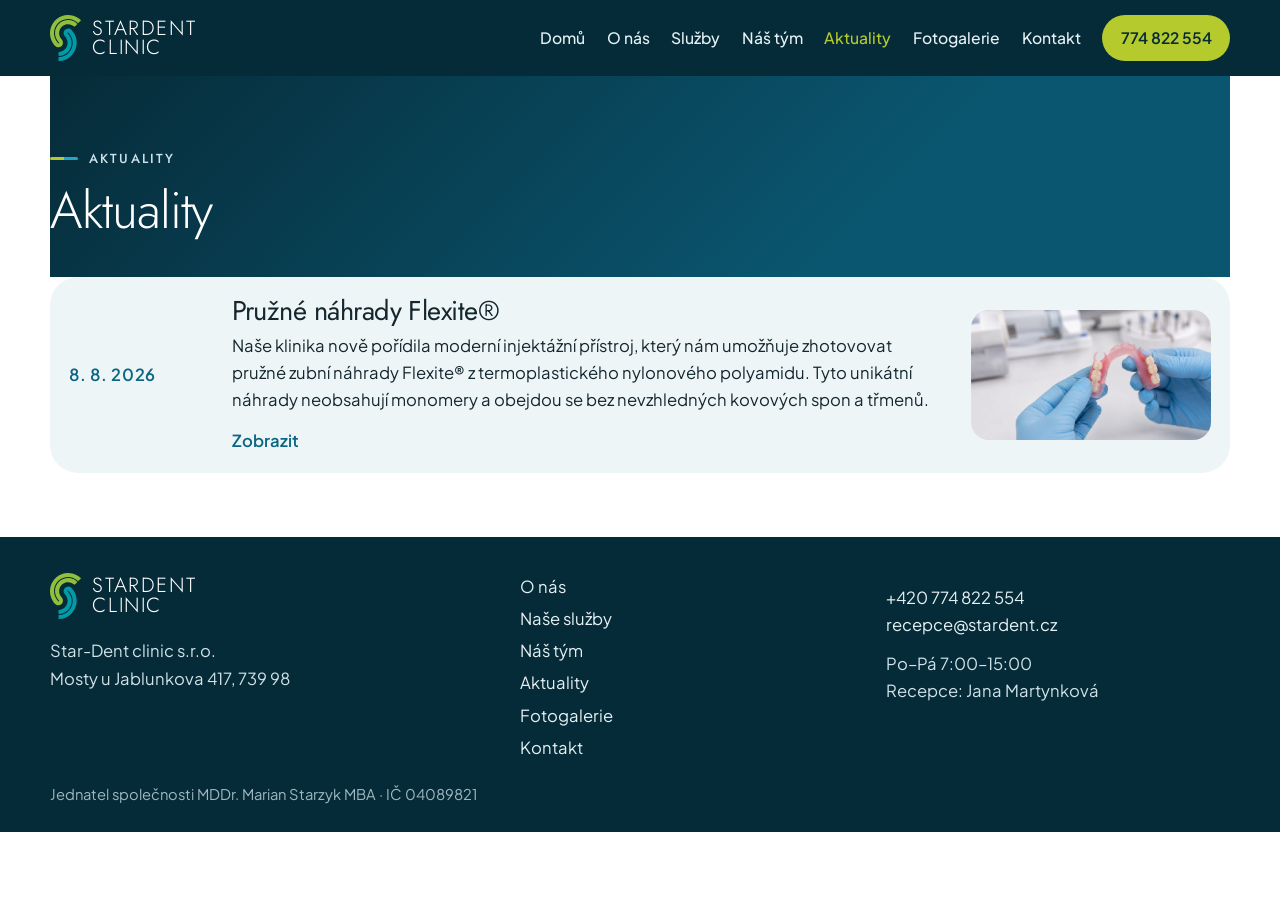
==== commit 07840bbe: "Nasadit originální značku Star-Dent do hlavičky a na pozadí. Co-authored-by: Cursor <cursoragent@cur" ====
--- a/aktuality.html
+++ b/aktuality.html
@@ -5,7 +5,7 @@
   <meta name="viewport" content="width=device-width, initial-scale=1">
   <title>Aktuality | Star-Dent clinic</title>
   <meta name="description" content="Aktuality Star-Dent clinic. Pružné náhrady Flexite z termoplastického nylonového polyamidu.">
-  <link rel="icon" href="img/favicon.webp" type="image/webp">
+  <link rel="icon" href="img/favicon.png" type="image/png">
   <link rel="preconnect" href="https://fonts.googleapis.com">
   <link rel="preconnect" href="https://fonts.gstatic.com" crossorigin>
   <link href="https://fonts.googleapis.com/css2?family=Jost:ital,wght@0,300;0,400;0,500;0,600;1,400&family=Plus+Jakarta+Sans:wght@400;500;600;700&display=swap" rel="stylesheet">
@@ -16,12 +16,7 @@
   <header class="site-header">
     <div class="header-bar">
       <a class="brand" href="index.html">
-        <svg class="logo-mark" viewBox="0 0 48 58" aria-hidden="true">
-          <path d="M34 8.5 A14 14 0 1 0 24 32" fill="none" stroke="#B5CA2C" stroke-width="5.5" stroke-linecap="round"/>
-          <path d="M29.5 13.5 A7.5 7.5 0 1 0 24 25.5" fill="none" stroke="#B5CA2C" stroke-width="1.8" stroke-linecap="round" opacity=".8"/>
-          <path d="M24 25 A14 14 0 1 1 14 48.5" fill="none" stroke="#22A7C4" stroke-width="5.5" stroke-linecap="round"/>
-          <path d="M24 31.5 A7.5 7.5 0 1 1 18.5 43.5" fill="none" stroke="#22A7C4" stroke-width="1.8" stroke-linecap="round" opacity=".8"/>
-        </svg>
+        <img class="logo-mark" src="img/logo.svg" alt="">
         <span class="logo-type">STARDENT<small>CLINIC</small></span>
       </a>
       <button class="nav-toggle" type="button" aria-expanded="false" aria-controls="menu">Menu</button>
@@ -60,12 +55,7 @@
   <footer class="site-footer">
     <div class="wrap footer-grid">
       <div>
-        <span class="brand"><svg class="logo-mark" viewBox="0 0 48 58" aria-hidden="true">
-          <path d="M34 8.5 A14 14 0 1 0 24 32" fill="none" stroke="#B5CA2C" stroke-width="5.5" stroke-linecap="round"/>
-          <path d="M29.5 13.5 A7.5 7.5 0 1 0 24 25.5" fill="none" stroke="#B5CA2C" stroke-width="1.8" stroke-linecap="round" opacity=".8"/>
-          <path d="M24 25 A14 14 0 1 1 14 48.5" fill="none" stroke="#22A7C4" stroke-width="5.5" stroke-linecap="round"/>
-          <path d="M24 31.5 A7.5 7.5 0 1 1 18.5 43.5" fill="none" stroke="#22A7C4" stroke-width="1.8" stroke-linecap="round" opacity=".8"/>
-        </svg>
+        <span class="brand"><img class="logo-mark" src="img/logo.svg" alt="">
         <span class="logo-type">STARDENT<small>CLINIC</small></span></span>
         <p>Star-Dent clinic s.r.o.<br>Mosty u Jablunkova 417, 739 98</p>
       </div>
--- a/css/site.css
+++ b/css/site.css
@@ -78,7 +78,7 @@
   text-decoration: none;
   color: #fff;
 }
-.logo-mark { width: 34px; height: 42px; flex: none; }
+.logo-mark { width: auto; height: 46px; flex: none; }
 .logo-type {
   font-family: var(--display);
   font-weight: 300;
@@ -161,13 +161,13 @@
 .home-hero::before {
   content: "";
   position: absolute;
-  width: 380px;
-  height: 460px;
-  left: -90px;
-  bottom: -140px;
-  opacity: 0.18;
+  width: min(460px, 42vw);
+  height: min(680px, 62vw);
+  left: -70px;
+  bottom: -160px;
+  opacity: 0.34;
   pointer-events: none;
-  background: url("data:image/svg+xml,%3Csvg xmlns='http://www.w3.org/2000/svg' viewBox='0 0 400 480'%3E%3Cpath d='M290 70 A120 120 0 1 0 200 274' fill='none' stroke='%23B5CA2C' stroke-width='34' stroke-linecap='round'/%3E%3Cpath d='M200 216 A120 120 0 1 1 110 420' fill='none' stroke='%2322A7C4' stroke-width='34' stroke-linecap='round'/%3E%3C/svg%3E") center / contain no-repeat;
+  background: url("../img/logo.svg") center / contain no-repeat;
 }
 .home-hero-copy, .home-hero-photo { position: relative; }
 .home-hero-copy { padding-right: 0.4rem; }
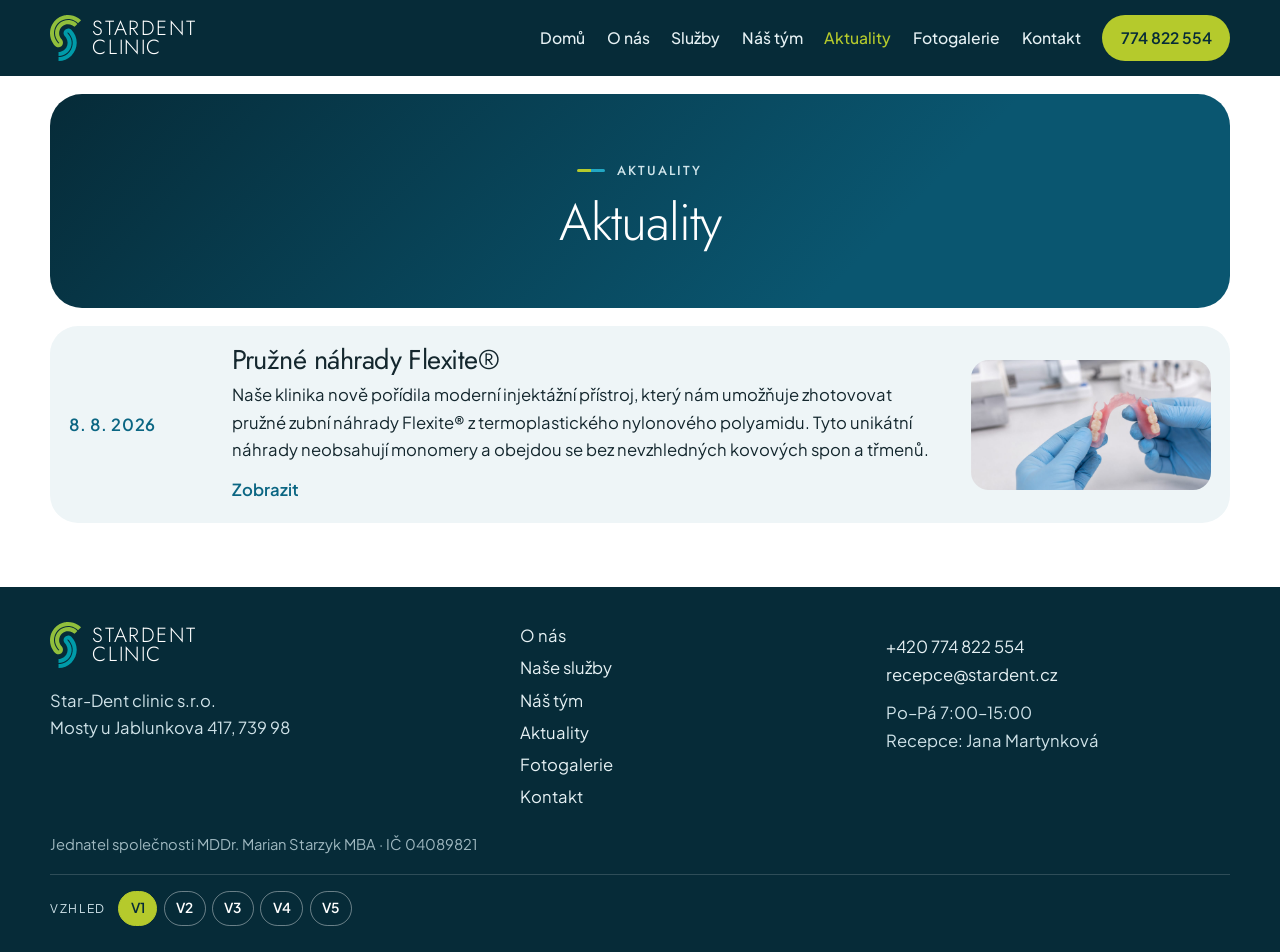
==== commit 14bd5b76: "Přidat vybarvení fotky O nás a přepínač vzhledů V1 až V5. Co-authored-by: Cursor <cursoragent@cursor" ====
--- a/aktuality.html
+++ b/aktuality.html
@@ -1,6 +1,7 @@
 <!DOCTYPE html>
 <html lang="cs">
 <head>
+  <script>try{var v=localStorage.getItem("stardent-v")||"1";if(!/^[1-5]$/.test(v))v="1";document.documentElement.setAttribute("data-v",v);}catch(e){}</script>
   <meta charset="utf-8">
   <meta name="viewport" content="width=device-width, initial-scale=1">
   <title>Aktuality | Star-Dent clinic</title>
@@ -73,6 +74,14 @@
       </div>
     </div>
     <div class="wrap fine">Jednatel společnosti MDDr. Marian Starzyk MBA · IČ 04089821</div>
+      <div class="wrap versions" role="group" aria-label="Verze vzhledu">
+      <span>Vzhled</span>
+      <button type="button" data-version="1">V1</button>
+      <button type="button" data-version="2">V2</button>
+      <button type="button" data-version="3">V3</button>
+      <button type="button" data-version="4">V4</button>
+      <button type="button" data-version="5">V5</button>
+    </div>
   </footer>
   <script src="js/site.js"></script>
 </body>
--- a/css/site.css
+++ b/css/site.css
@@ -139,13 +139,6 @@
   border-radius: 999px;
   background: linear-gradient(90deg, var(--lime) 50%, var(--cyan) 50%);
 }
-.slogan {
-  font-family: var(--display);
-  font-style: italic;
-  color: var(--lime);
-  margin-top: 0.7rem;
-}
-
 .home-hero {
   position: relative;
   overflow: hidden;
@@ -168,16 +161,16 @@
   opacity: 0.34;
   pointer-events: none;
   background: url("../img/logo.svg") center / contain no-repeat;
+  transform: translate3d(0, calc(var(--logo-p, 0) * -110px), 0) scale(calc(1 + var(--logo-p, 0) * 0.28));
+  filter: blur(calc(var(--logo-p, 0) * 6px));
+  transform-origin: 22% 72%;
+  will-change: transform, filter;
 }
 .home-hero-copy, .home-hero-photo { position: relative; }
 .home-hero-copy { padding-right: 0.4rem; }
 .home-hero .kicker { color: #CFE4EA; }
-.home-hero h1 {
-  font-size: clamp(2.6rem, 1.4rem + 3.4vw, 4.5rem);
-  font-weight: 300;
-  color: #fff;
-  max-width: 12ch;
-}
+.home-hero h1 { max-width: 36rem; }
+.hero-slogan { display: block; width: 100%; height: auto; }
 .home-hero .lead {
   margin-top: 1.15rem;
   max-width: 42rem;
@@ -357,30 +350,27 @@
 .news-row h3 a:hover { color: var(--teal); }
 .news-row img { width: 100%; height: 130px; object-fit: cover; border-radius: 18px; }
 
-.walk { margin: 0; background: var(--deep); }
-.walk video { width: min(1180px, 100%); max-height: 70vh; margin-inline: auto; }
-.walk figcaption {
-  color: #CFE2E8;
-  font-family: var(--display);
-  letter-spacing: 0.12em;
-  text-transform: uppercase;
-  font-size: 0.78rem;
-  padding: 0.75rem var(--pad) 1rem;
-}
+.walk { margin: 0; }
+.walk video { width: 100%; max-height: 70vh; margin-inline: auto; }
 
 .page-intro {
   background: linear-gradient(135deg, #062B38 0%, #0A5670 70%);
   color: #fff;
-  padding: clamp(2.4rem, 5vw, 4.2rem) 0 2.4rem;
-}
-.page-intro .kicker { color: #CFE4EA; }
+  margin-top: 1.15rem;
+  margin-bottom: 1.15rem;
+  padding: clamp(2.2rem, 4.5vw, 3.6rem) clamp(1.5rem, 4vw, 2.8rem);
+  border-radius: 32px;
+  text-align: center;
+}
+.page-intro .kicker { color: #CFE4EA; justify-content: center; }
 .page-intro h1 {
   font-size: clamp(2.5rem, 4vw, 4.2rem);
   font-weight: 300;
   color: #fff;
-  max-width: 16ch;
-}
-.page-intro .dek { margin-top: 1rem; max-width: 68ch; color: #D5E7EC; font-size: 1.08rem; }
+  max-width: 18ch;
+  margin-inline: auto;
+}
+.page-intro .dek { margin: 1rem auto 0; max-width: 68ch; color: #D5E7EC; font-size: 1.08rem; }
 
 .chapters {
   display: flex;
@@ -399,15 +389,45 @@
 }
 .chapters a[aria-current="page"] { background: var(--deep); color: #fff; }
 
+.about-hero {
+  position: relative;
+  -webkit-mask-image: linear-gradient(#000 0, #000 80%, transparent 100%);
+  mask-image: linear-gradient(#000 0, #000 80%, transparent 100%);
+}
 .about-hero img {
   width: 100%;
-  height: min(72vh, 760px);
+  aspect-ratio: 1800 / 882;
+  height: auto;
   object-fit: cover;
-  object-position: center 28%;
+  object-position: center center;
+  object-view-box: inset(21.5% 0% 2% 0%);
+}
+.about-hero .about-bw { filter: grayscale(1) contrast(1.04); }
+.about-hero .about-color {
+  position: absolute;
+  inset: 0;
+  width: 100%;
+  height: 100%;
+  aspect-ratio: auto;
+  -webkit-mask-image: radial-gradient(circle at 50% 46%, #000 42%, transparent 62%);
+  mask-image: radial-gradient(circle at 50% 46%, #000 42%, transparent 62%);
+  -webkit-mask-repeat: no-repeat;
+  mask-repeat: no-repeat;
+  -webkit-mask-position: center;
+  mask-position: center;
+  -webkit-mask-size: 0% 0%;
+  mask-size: 0% 0%;
+  animation: ink 2.7s cubic-bezier(.16, .7, .2, 1) .12s forwards;
+}
+@keyframes ink {
+  to {
+    -webkit-mask-size: 280% 280%;
+    mask-size: 280% 280%;
+  }
 }
 .about-sheet {
   width: min(760px, calc(100% - var(--pad) * 2));
-  margin: -4.5rem auto 0;
+  margin: -6.5rem auto 0;
   position: relative;
   background: #fff;
   padding: clamp(1.5rem, 4vw, 2.6rem);
@@ -726,11 +746,194 @@
   .week li { flex-direction: row; justify-content: space-between; align-items: center; text-align: left; padding: 0.85rem 1.1rem; border-bottom: 0; border-left: 4px solid var(--cyan); }
   .svc-list, .two-notes, .footer-grid, .person { grid-template-columns: 1fr; }
   .facts { grid-template-columns: 1fr; }
-  .about-sheet { margin-top: -2rem; }
+  .about-hero { -webkit-mask-image: linear-gradient(#000 0, #000 78%, transparent 100%); mask-image: linear-gradient(#000 0, #000 78%, transparent 100%); }
+  .about-hero img { aspect-ratio: 5 / 4; object-view-box: inset(18% 8% 2% 8%); }
+  .about-sheet { margin-top: -5.5rem; }
   .stage-a img, .stage-b img { min-height: 240px; }
   .split img { height: 280px; border-radius: 90px 28px 28px 28px; }
 }
 
 @media (prefers-reduced-motion: reduce) {
   html { scroll-behavior: auto; }
-}
+  .home-hero::before { transform: none; filter: none; }
+  .about-hero .about-bw { display: none; }
+  .about-hero .about-color {
+    position: static;
+    height: auto;
+    aspect-ratio: 1800 / 882;
+    animation: none;
+    -webkit-mask-image: none;
+    mask-image: none;
+  }
+}
+
+.versions {
+  display: flex;
+  flex-wrap: wrap;
+  align-items: center;
+  gap: 0.4rem;
+  margin-top: 1.15rem;
+  padding-top: 1rem;
+  border-top: 1px solid rgba(255,255,255,.16);
+}
+.versions span {
+  margin-right: 0.35rem;
+  font-size: 0.75rem;
+  letter-spacing: 0.14em;
+  text-transform: uppercase;
+}
+.versions button {
+  border: 1px solid rgba(255,255,255,.4);
+  background: transparent;
+  color: #fff;
+  border-radius: 999px;
+  padding: 0.32rem 0.72rem;
+  font-family: var(--sans);
+  font-size: 0.86rem;
+  font-weight: 600;
+  cursor: pointer;
+}
+.versions button[aria-pressed="true"] {
+  background: var(--lime);
+  border-color: var(--lime);
+  color: var(--deep);
+}
+
+html[data-v="2"] .site-header,
+html[data-v="4"] .site-header { background: #fff; border-bottom: 1px solid var(--line); }
+html[data-v="2"] .brand,
+html[data-v="2"] .logo-type,
+html[data-v="4"] .brand,
+html[data-v="4"] .logo-type,
+html[data-v="2"] .site-nav a,
+html[data-v="4"] .site-nav a { color: var(--ink); }
+html[data-v="2"] .nav-toggle,
+html[data-v="4"] .nav-toggle { color: var(--ink); border-color: var(--line); }
+html[data-v="2"] .site-nav.is-open,
+html[data-v="4"] .site-nav.is-open { background: #fff; }
+html[data-v="2"] .site-nav.is-open a,
+html[data-v="4"] .site-nav.is-open a { border-bottom-color: var(--line); }
+html[data-v="2"] .site-nav a[aria-current="page"],
+html[data-v="4"] .site-nav a[aria-current="page"] { color: var(--teal); }
+
+html[data-v="2"] body { background: var(--paper); }
+html[data-v="2"] .home-hero-photo img,
+html[data-v="2"] .split img,
+html[data-v="2"] .svc-row,
+html[data-v="2"] .week li,
+html[data-v="2"] .page-intro,
+html[data-v="2"] .news-row,
+html[data-v="2"] .facts div,
+html[data-v="2"] .about-sheet { border-radius: 18px; }
+html[data-v="2"] .page-intro {
+  background: #fff;
+  color: var(--ink);
+  box-shadow: 0 10px 30px rgba(6,43,56,.05);
+}
+html[data-v="2"] .page-intro .kicker,
+html[data-v="2"] .page-intro h1,
+html[data-v="2"] .page-intro .dek { color: var(--ink); }
+html[data-v="2"] .page-intro .dek { color: var(--muted); }
+html[data-v="2"] .svc-row:nth-child(2) { background: #fff; border-color: var(--line); color: inherit; }
+html[data-v="2"] .svc-row:nth-child(2) p { color: var(--muted); }
+html[data-v="2"] .svc-row:nth-child(2) .num { color: var(--teal); }
+html[data-v="2"] .week-band,
+html[data-v="2"] .band { background: transparent; }
+html[data-v="2"] .site-footer { background: #fff; color: var(--muted); border-top: 1px solid var(--line); }
+html[data-v="2"] .site-footer .brand,
+html[data-v="2"] .site-footer .logo-type,
+html[data-v="2"] .site-footer a { color: var(--ink); }
+html[data-v="2"] .fine { color: var(--muted); }
+html[data-v="2"] .versions { border-top-color: var(--line); }
+html[data-v="2"] .versions button { color: var(--ink); border-color: var(--line); }
+
+html[data-v="3"] .site-header { background: #fff; box-shadow: inset 0 -4px 0 var(--lime); }
+html[data-v="3"] .brand,
+html[data-v="3"] .logo-type,
+html[data-v="3"] .site-nav a { color: var(--deep); }
+html[data-v="3"] .nav-toggle { color: var(--deep); border-color: var(--deep); }
+html[data-v="3"] .site-nav.is-open { background: #fff; }
+html[data-v="3"] .home-hero { background: #062B38; }
+html[data-v="3"] .home-hero-photo img,
+html[data-v="3"] .split img,
+html[data-v="3"] .svc-row,
+html[data-v="3"] .week li,
+html[data-v="3"] .page-intro,
+html[data-v="3"] .news-row,
+html[data-v="3"] .facts div,
+html[data-v="3"] .about-sheet,
+html[data-v="3"] .btn,
+html[data-v="3"] .nav-cta,
+html[data-v="3"] .home-hero .linkish { border-radius: 0; }
+html[data-v="3"] .week li { background: transparent; border: 0; border-top: 2px solid var(--deep); border-radius: 0; }
+html[data-v="3"] .week li.is-today { background: transparent; color: inherit; border-top-color: var(--lime); }
+html[data-v="3"] .week li.is-today .day { color: var(--teal); }
+html[data-v="3"] .week li.is-today .time { color: var(--ink); }
+html[data-v="3"] .page-intro { background: transparent; color: var(--ink); text-align: left; border-radius: 0; border-bottom: 1px solid var(--line); }
+html[data-v="3"] .page-intro .kicker { color: var(--teal); justify-content: flex-start; }
+html[data-v="3"] .page-intro h1,
+html[data-v="3"] .page-intro .dek { color: var(--ink); margin-left: 0; }
+html[data-v="3"] .svc-row:nth-child(2) { background: transparent; color: inherit; border-color: var(--ink); }
+html[data-v="3"] .svc-row:nth-child(2) p { color: var(--muted); }
+html[data-v="3"] .svc-row:nth-child(2) .num { color: var(--teal); }
+html[data-v="3"] .facts div { background: transparent; border-radius: 0; border-bottom: 1px solid var(--line); }
+html[data-v="3"] .site-footer { background: #fff; color: var(--muted); border-top: 4px solid var(--lime); }
+html[data-v="3"] .site-footer .brand,
+html[data-v="3"] .site-footer .logo-type,
+html[data-v="3"] .site-footer a { color: var(--deep); }
+html[data-v="3"] .fine { color: var(--muted); }
+html[data-v="3"] .versions { border-top-color: var(--line); }
+html[data-v="3"] .versions button { color: var(--deep); border-color: var(--deep); border-radius: 0; }
+
+html[data-v="4"] body { background: #f3f8f8; }
+html[data-v="4"] .home-hero { background: #0c4d63; }
+html[data-v="4"] .home-hero::before { opacity: 0.16; }
+html[data-v="4"] .home-hero-photo img,
+html[data-v="4"] .split img { border-radius: 12px; }
+html[data-v="4"] .hero-badge { border-radius: 8px; }
+html[data-v="4"] .page-intro { text-align: left; border-radius: 12px; background: #0c4d63; }
+html[data-v="4"] .page-intro .kicker { justify-content: flex-start; }
+html[data-v="4"] .page-intro h1,
+html[data-v="4"] .page-intro .dek { margin-left: 0; }
+html[data-v="4"] .week li,
+html[data-v="4"] .svc-row,
+html[data-v="4"] .facts div,
+html[data-v="4"] .news-row,
+html[data-v="4"] .about-sheet { border-radius: 12px; box-shadow: none; }
+html[data-v="4"] .svc-row:nth-child(2) { background: #e7f3f4; border-color: #e7f3f4; color: var(--ink); }
+html[data-v="4"] .svc-row:nth-child(2) p { color: var(--muted); }
+html[data-v="4"] .svc-row:nth-child(2) .num { color: var(--teal); }
+html[data-v="4"] .btn,
+html[data-v="4"] .nav-cta { border-radius: 8px; }
+
+html[data-v="5"] body { background: #e7eef0; }
+html[data-v="5"] .site-header { background: var(--lime); }
+html[data-v="5"] .brand,
+html[data-v="5"] .logo-type,
+html[data-v="5"] .site-nav a { color: var(--deep); }
+html[data-v="5"] .site-nav a[aria-current="page"],
+html[data-v="5"] .site-nav a:hover { color: var(--teal); }
+html[data-v="5"] .nav-cta { background: var(--deep); color: #fff !important; }
+html[data-v="5"] .nav-toggle { color: var(--deep); border-color: var(--deep); }
+html[data-v="5"] .site-nav.is-open { background: var(--lime); }
+html[data-v="5"] .home-hero { background: var(--deep); }
+html[data-v="5"] .home-hero-photo img { border-radius: 160px 40px 40px 40px; }
+html[data-v="5"] .week-band,
+html[data-v="5"] .band,
+html[data-v="5"] .band-paper { background: transparent; }
+html[data-v="5"] .week li { background: #fff; border-bottom-color: var(--lime); }
+html[data-v="5"] .page-intro {
+  background: var(--deep);
+  text-align: left;
+  border-radius: 0 48px 48px 0;
+  margin-left: 0;
+}
+html[data-v="5"] .page-intro .kicker { justify-content: flex-start; }
+html[data-v="5"] .page-intro h1,
+html[data-v="5"] .page-intro .dek { margin-left: 0; }
+html[data-v="5"] .svc-row { background: #fff; }
+html[data-v="5"] .svc-row:nth-child(2) { background: var(--lime); border-color: var(--lime); color: var(--deep); }
+html[data-v="5"] .svc-row:nth-child(2) p { color: var(--deep); }
+html[data-v="5"] .svc-row:nth-child(2) .num { color: var(--deep); }
+html[data-v="5"] .site-footer { background: var(--deep-2); }
+html[data-v="5"] .about-sheet { border-radius: 0 40px 40px 0; }
